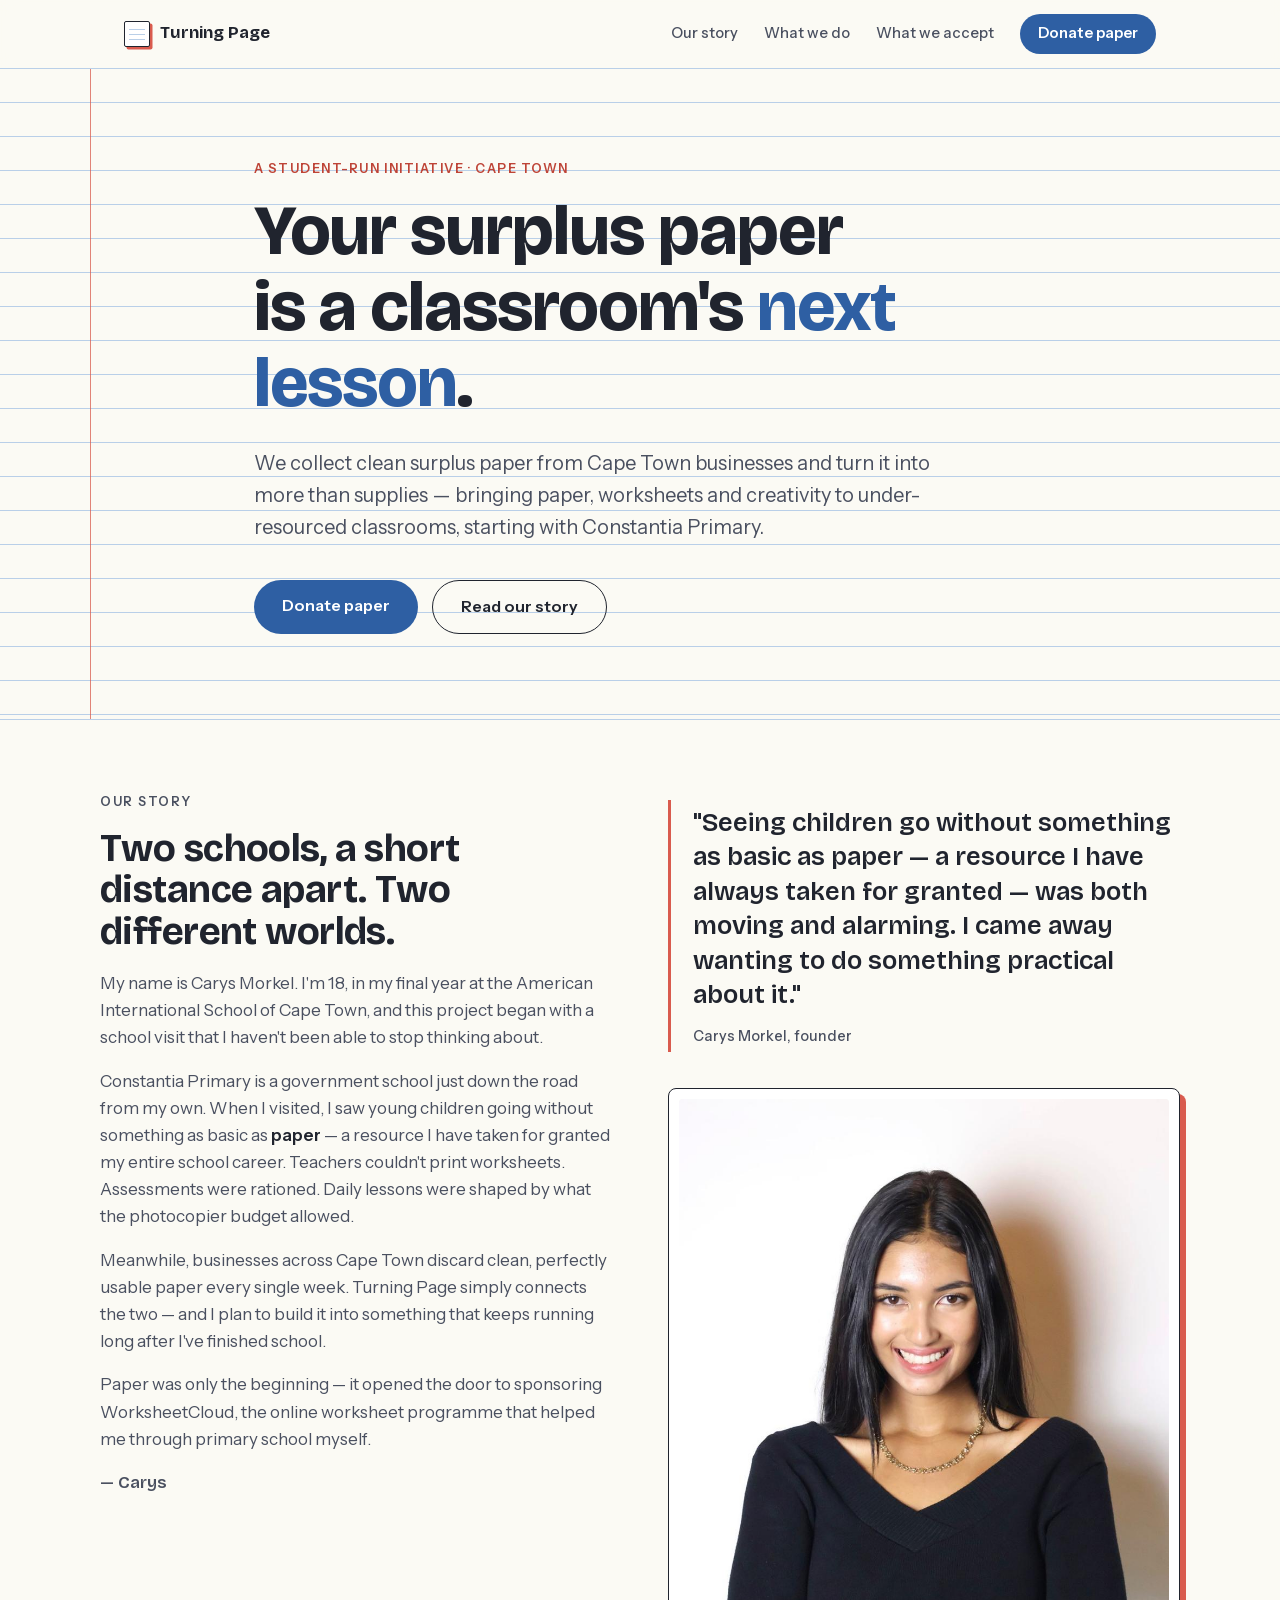
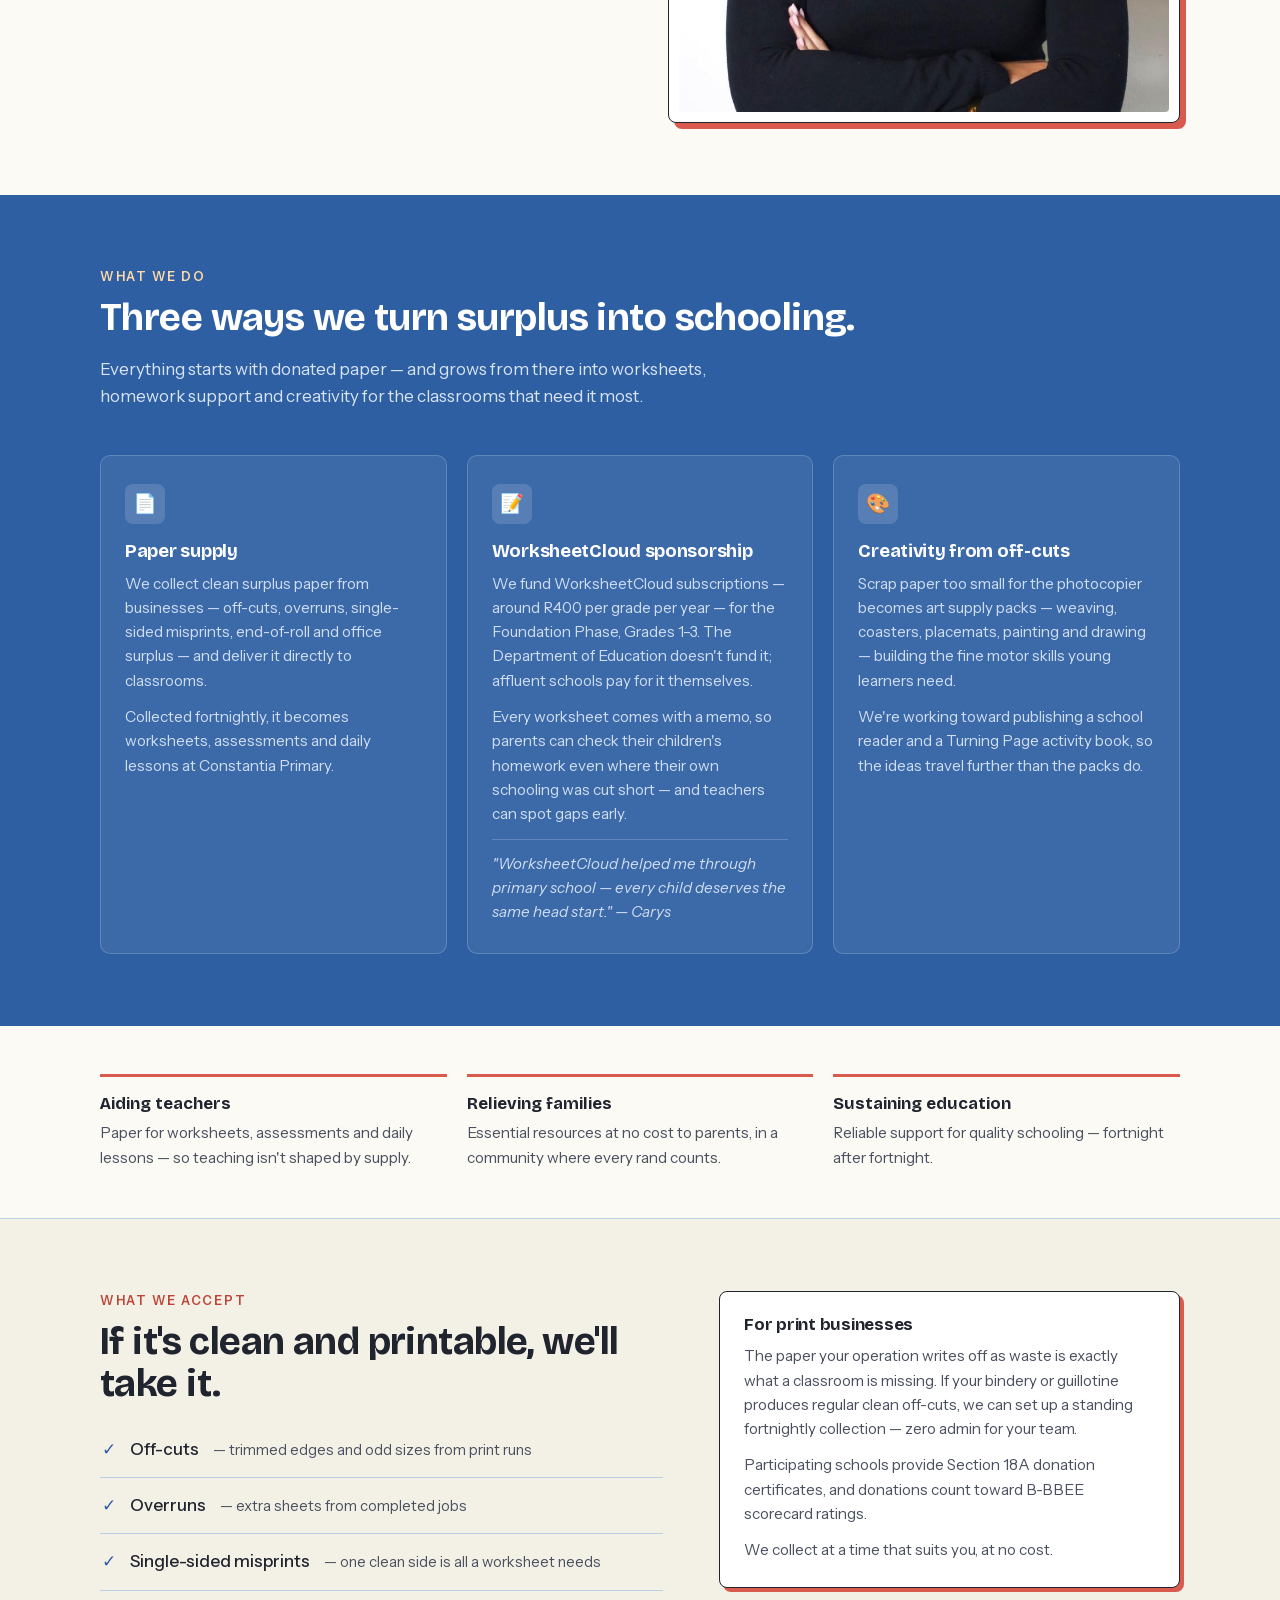
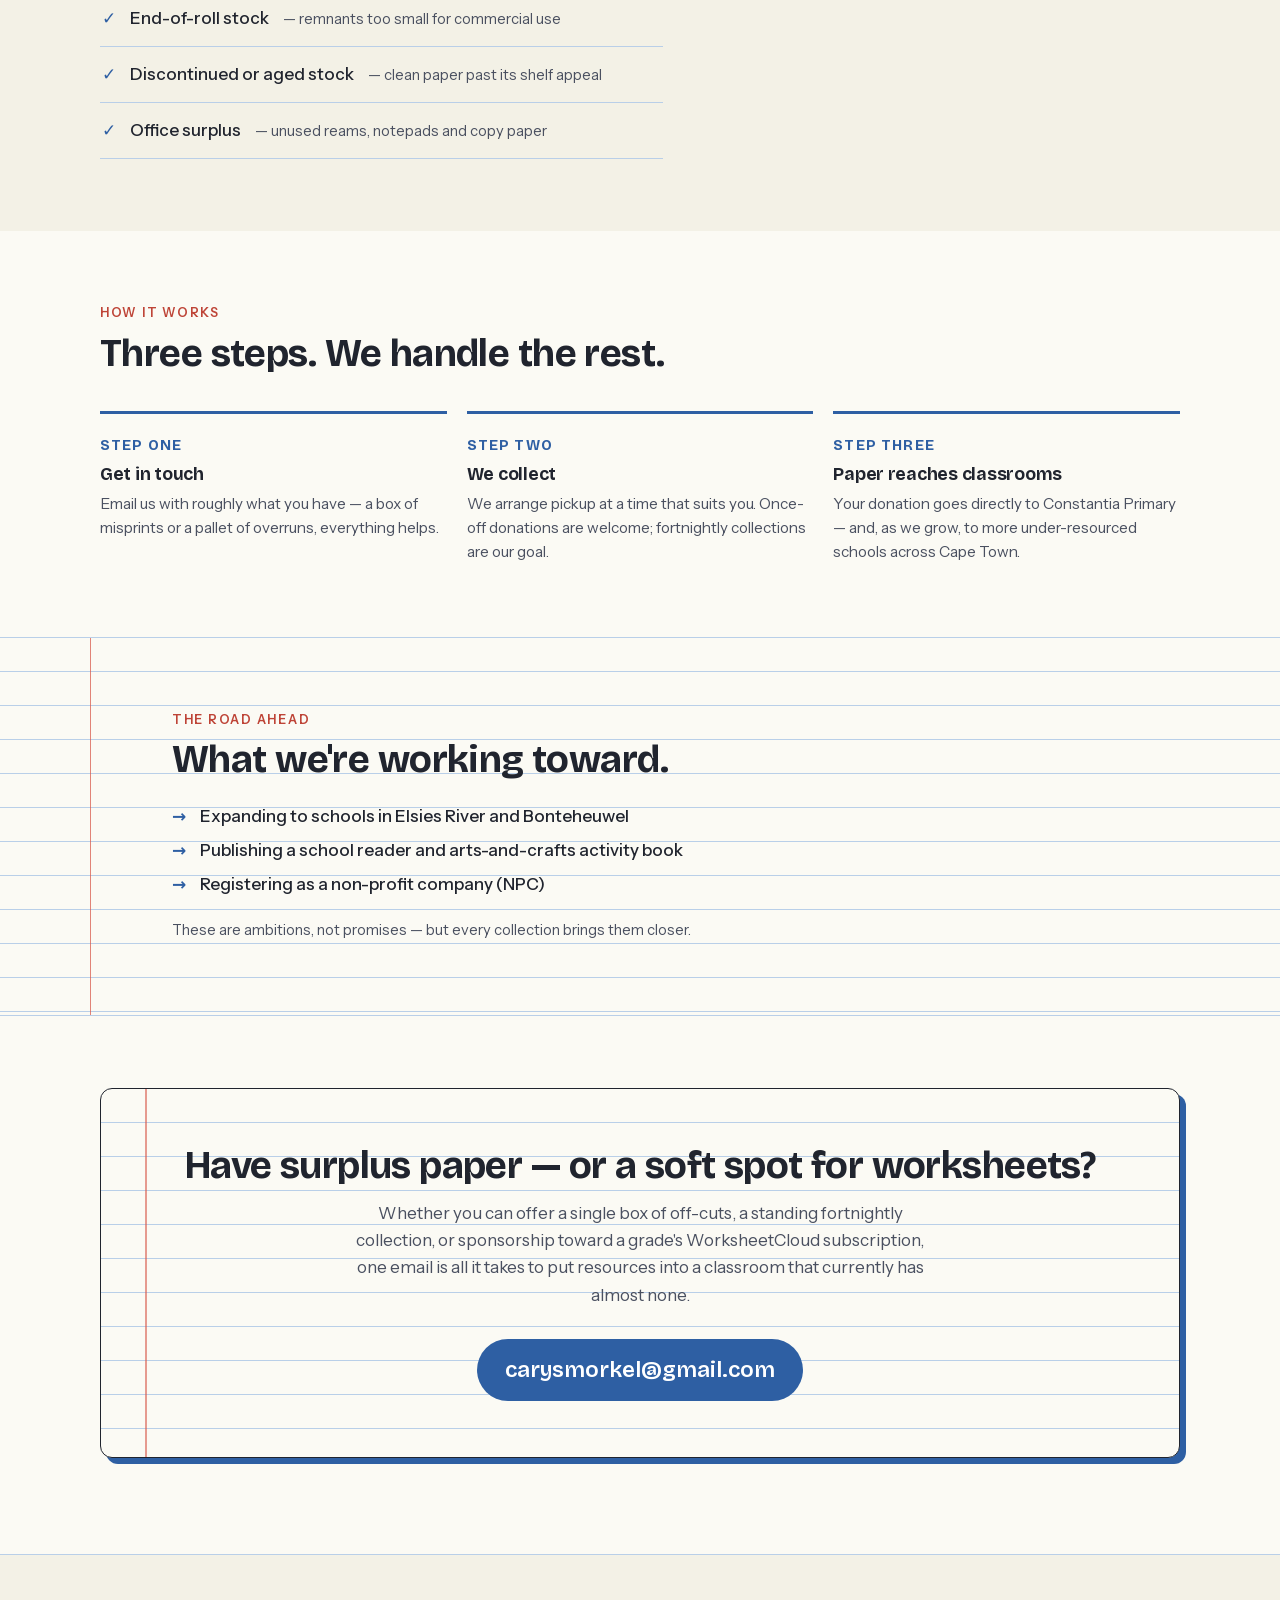
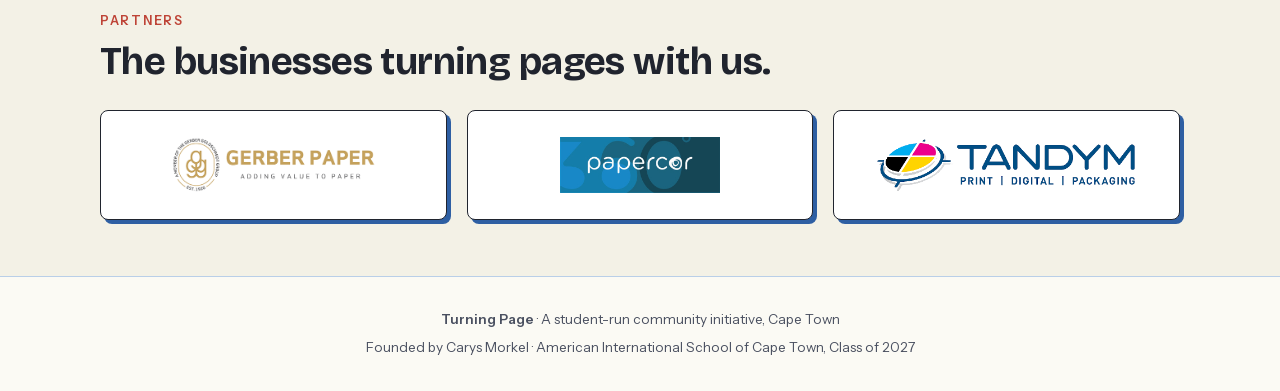
==== index.html @ 231a32da "Add Partners band with Gerber Paper, Papercor and Tandym logos" ====
<!DOCTYPE html>
<html lang="en">
<head>
<meta charset="UTF-8">
<meta name="viewport" content="width=device-width, initial-scale=1.0">
<title>Turning Page — Paper, worksheets and creativity for Cape Town classrooms</title>
<meta name="description" content="Student-run Cape Town initiative delivering surplus paper, WorksheetCloud sponsorships and creativity packs to under-resourced schools.">
<!-- NOTE: replace https://turningpage.co.za with the live domain after deploy — see README -->
<link rel="canonical" href="https://turningpage.co.za/">

<!-- Icons -->
<link rel="icon" type="image/svg+xml" href="assets/img/favicon.svg">
<link rel="apple-touch-icon" href="assets/img/apple-touch-icon.png">

<!-- Social sharing (NOTE: replace https://turningpage.co.za with the live domain after deploy — see README) -->
<meta property="og:type" content="website">
<meta property="og:site_name" content="Turning Page">
<meta property="og:title" content="Turning Page — Paper, worksheets and creativity for Cape Town classrooms">
<meta property="og:description" content="A student-run initiative redirecting clean surplus paper from businesses to under-resourced Cape Town schools, starting with Constantia Primary.">
<meta property="og:url" content="https://turningpage.co.za/">
<meta property="og:image" content="https://turningpage.co.za/assets/img/og.png">
<meta property="og:image:width" content="1200">
<meta property="og:image:height" content="630">
<meta name="twitter:card" content="summary_large_image">
<meta name="twitter:title" content="Turning Page — Paper, worksheets and creativity for Cape Town classrooms">
<meta name="twitter:description" content="A student-run initiative redirecting clean surplus paper from businesses to under-resourced Cape Town schools, starting with Constantia Primary.">
<meta name="twitter:image" content="https://turningpage.co.za/assets/img/og.png">

<link rel="preload" href="assets/fonts/bricolage-grotesque-latin.woff2" as="font" type="font/woff2" crossorigin>
<link rel="stylesheet" href="css/style.css">
<script type="application/ld+json">
{
  "@context": "https://schema.org",
  "@type": "Organization",
  "name": "Turning Page",
  "description": "A student-run community initiative delivering surplus paper, WorksheetCloud sponsorships and creativity packs to under-resourced Cape Town schools.",
  "founder": { "@type": "Person", "name": "Carys Morkel" },
  "foundingDate": "2026",
  "areaServed": { "@type": "City", "name": "Cape Town" },
  "email": "carysmorkel@gmail.com",
  "url": "https://turningpage.co.za/",
  "logo": "https://turningpage.co.za/assets/img/apple-touch-icon.png"
}
</script>
</head>
<body>

<a class="skip-link" href="#main">Skip to content</a>

<!-- SECTION: nav -->
<nav aria-label="Main">
  <div class="nav-inner">
    <a class="logo" href="#top"><span class="logo-mark" aria-hidden="true"></span>Turning Page</a>
    <div class="nav-links">
      <a href="#story">Our story</a>
      <a href="#programmes">What we do</a>
      <a href="#accept">What we accept</a>
      <a href="#contact" class="nav-cta">Donate paper</a>
    </div>
  </div>
</nav>

<!-- SECTION: hero -->
<header class="hero" id="top">
  <div class="hero-inner">
    <span class="hero-eyebrow">A student-run initiative · Cape Town</span>
    <h1>Your surplus paper is a classroom's <em>next lesson</em>.</h1>
    <p class="lede">We collect clean surplus paper from Cape Town businesses and turn it into more than supplies — bringing paper, worksheets and creativity to under-resourced classrooms, starting with Constantia Primary.</p>
    <div class="hero-actions">
      <a class="btn btn-primary" href="#contact">Donate paper</a>
      <a class="btn btn-ghost" href="#story">Read our story</a>
    </div>
  </div>
</header>

<main id="main">

<!-- SECTION: story -->
<section class="story" id="story">
  <div class="wrap story-grid">
    <div class="reveal">
      <p class="eyebrow">Our story</p>
      <h2>Two schools, a short distance apart. Two different worlds.</h2>
      <p>My name is Carys Morkel. I'm 18, in my final year at the American International School of Cape Town, and this project began with a school visit that I haven't been able to stop thinking about.</p>
      <p>Constantia Primary is a government school just down the road from my own. When I visited, I saw young children going without something as basic as <strong>paper</strong> — a resource I have taken for granted my entire school career. Teachers couldn't print worksheets. Assessments were rationed. Daily lessons were shaped by what the photocopier budget allowed.</p>
      <p>Meanwhile, businesses across Cape Town discard clean, perfectly usable paper every single week. Turning Page simply connects the two — and I plan to build it into something that keeps running long after I've finished school.</p>
      <p>Paper was only the beginning — it opened the door to sponsoring WorksheetCloud, the online worksheet programme that helped me through primary school myself.</p>
      <p class="story-sign">— Carys</p>
    </div>
    <div class="reveal">
      <blockquote class="pullquote">
        "Seeing children go without something as basic as paper — a resource I have always taken for granted — was both moving and alarming. I came away wanting to do something practical about it."
        <small>Carys Morkel, founder</small>
      </blockquote>
      <!-- PHOTO SLOT: replace assets/img/story.jpg to change this photo -->
      <figure class="photo-slot photo-portrait reveal">
        <div class="photo-frame">
          <img src="assets/img/story.jpg" alt="Carys Morkel, founder of Turning Page" width="904" height="1280">
          <div class="photo-fallback"><span class="logo-mark" aria-hidden="true"></span><span>Photo coming soon</span></div>
        </div>
      </figure>
    </div>
  </div>
</section>

<!-- SECTION: programmes (What we do) -->
<section class="programmes" id="programmes">
  <div class="wrap">
    <p class="eyebrow reveal">What we do</p>
    <h2 class="reveal">Three ways we turn surplus into schooling.</h2>
    <p class="programmes-intro reveal">Everything starts with donated paper — and grows from there into worksheets, homework support and creativity for the classrooms that need it most.</p>
    <div class="programmes-grid">
      <div class="programme-card reveal">
        <div class="icon" aria-hidden="true">📄</div>
        <h3>Paper supply</h3>
        <p>We collect clean surplus paper from businesses — off-cuts, overruns, single-sided misprints, end-of-roll and office surplus — and deliver it directly to classrooms.</p>
        <p>Collected fortnightly, it becomes worksheets, assessments and daily lessons at Constantia Primary.</p>
      </div>
      <div class="programme-card reveal">
        <div class="icon" aria-hidden="true">📝</div>
        <h3>WorksheetCloud sponsorship</h3>
        <p>We fund WorksheetCloud subscriptions — around R400 per grade per year — for the Foundation Phase, Grades 1–3. The Department of Education doesn't fund it; affluent schools pay for it themselves.</p>
        <p>Every worksheet comes with a memo, so parents can check their children's homework even where their own schooling was cut short — and teachers can spot gaps early.</p>
        <p class="programme-quote">"WorksheetCloud helped me through primary school — every child deserves the same head start." — Carys</p>
      </div>
      <div class="programme-card reveal">
        <div class="icon" aria-hidden="true">🎨</div>
        <h3>Creativity from off-cuts</h3>
        <p>Scrap paper too small for the photocopier becomes art supply packs — weaving, coasters, placemats, painting and drawing — building the fine motor skills young learners need.</p>
        <p>We're working toward publishing a school reader and a Turning Page activity book, so the ideas travel further than the packs do.</p>
      </div>
    </div>
  </div>
</section>

<!-- SECTION: impact strip -->
<section class="impact-strip" id="impact" aria-label="Impact">
  <div class="wrap">
    <ul class="impact-points">
      <li class="reveal"><strong>Aiding teachers</strong> Paper for worksheets, assessments and daily lessons — so teaching isn't shaped by supply.</li>
      <li class="reveal"><strong>Relieving families</strong> Essential resources at no cost to parents, in a community where every rand counts.</li>
      <li class="reveal"><strong>Sustaining education</strong> Reliable support for quality schooling — fortnight after fortnight.</li>
    </ul>
  </div>
</section>

<!-- SECTION: accept (What we accept) -->
<section class="accept" id="accept">
  <div class="wrap accept-grid">
    <div class="reveal">
      <p class="eyebrow">What we accept</p>
      <h2>If it's clean and printable, we'll take it.</h2>
      <ul class="accept-list">
        <li>Off-cuts <span>— trimmed edges and odd sizes from print runs</span></li>
        <li>Overruns <span>— extra sheets from completed jobs</span></li>
        <li>Single-sided misprints <span>— one clean side is all a worksheet needs</span></li>
        <li>End-of-roll stock <span>— remnants too small for commercial use</span></li>
        <li>Discontinued or aged stock <span>— clean paper past its shelf appeal</span></li>
        <li>Office surplus <span>— unused reams, notepads and copy paper</span></li>
      </ul>
    </div>
    <div class="reveal">
      <div class="accept-note">
        <h3>For print businesses</h3>
        <p>The paper your operation writes off as waste is exactly what a classroom is missing. If your bindery or guillotine produces regular clean off-cuts, we can set up a standing fortnightly collection — zero admin for your team.</p>
        <p>Participating schools provide Section 18A donation certificates, and donations count toward B-BBEE scorecard ratings.</p>
        <p>We collect at a time that suits you, at no cost.</p>
      </div>
    </div>
  </div>
</section>

<!-- SECTION: how it works -->
<section class="how">
  <div class="wrap">
    <p class="eyebrow reveal">How it works</p>
    <h2 class="reveal">Three steps. We handle the rest.</h2>
    <div class="steps">
      <div class="step reveal">
        <div class="step-num">Step one</div>
        <h3>Get in touch</h3>
        <p>Email us with roughly what you have — a box of misprints or a pallet of overruns, everything helps.</p>
      </div>
      <div class="step reveal">
        <div class="step-num">Step two</div>
        <h3>We collect</h3>
        <p>We arrange pickup at a time that suits you. Once-off donations are welcome; fortnightly collections are our goal.</p>
      </div>
      <div class="step reveal">
        <div class="step-num">Step three</div>
        <h3>Paper reaches classrooms</h3>
        <p>Your donation goes directly to Constantia Primary — and, as we grow, to more under-resourced schools across Cape Town.</p>
      </div>
    </div>
  </div>
</section>

<!-- SECTION: road ahead -->
<section class="road" id="road">
  <div class="wrap">
    <p class="eyebrow reveal">The road ahead</p>
    <h2 class="reveal">What we're working toward.</h2>
    <ul class="road-list reveal">
      <li>Expanding to schools in Elsies River and Bonteheuwel</li>
      <li>Publishing a school reader and arts-and-crafts activity book</li>
      <li>Registering as a non-profit company (NPC)</li>
    </ul>
    <p class="road-note reveal">These are ambitions, not promises — but every collection brings them closer.</p>
  </div>
</section>

<!-- SECTION: contact -->
<section class="contact" id="contact">
  <div class="wrap">
    <div class="contact-card reveal">
      <h2>Have surplus paper — or a soft spot for worksheets?</h2>
      <p>Whether you can offer a single box of off-cuts, a standing fortnightly collection, or sponsorship toward a grade's WorksheetCloud subscription, one email is all it takes to put resources into a classroom that currently has almost none.</p>
      <a class="btn btn-primary contact-email" href="mailto:carysmorkel@gmail.com?subject=Paper%20donation%20%E2%80%94%20Turning%20Page">carysmorkel@gmail.com</a>
    </div>
  </div>
</section>

<!-- SECTION: partners -->
<section class="partners" aria-label="Partners">
  <div class="wrap">
    <p class="eyebrow reveal">Partners</p>
    <h2 class="reveal">The businesses turning pages with us.</h2>
    <div class="partners-row">
      <div class="partner-tile reveal"><img src="assets/img/gerber-paper-logo.png" alt="Gerber Paper" width="500" height="137"></div>
      <div class="partner-tile reveal"><img src="assets/img/papercor-logo.jpg" alt="Papercor" width="567" height="199"></div>
      <div class="partner-tile reveal"><img src="assets/img/tandym-logo.png" alt="Tandym Print" width="472" height="100"></div>
    </div>
  </div>
</section>

</main>

<!-- SECTION: footer -->
<footer>
  <div class="foot-line"><strong>Turning Page</strong> · A student-run community initiative, Cape Town</div>
  <div>Founded by Carys Morkel · American International School of Cape Town, Class of 2027</div>
</footer>

<script src="js/main.js"></script>

<!-- Cloudflare Web Analytics (privacy-friendly, no cookie banner needed).
     After signing up, paste your token over PASTE-TOKEN-HERE and remove this
     comment wrapper — see README "Visitor stats".
<script defer src="https://static.cloudflareinsights.com/beacon.min.js" data-cf-beacon='{"token": "PASTE-TOKEN-HERE"}'></script>
-->
</body>
</html>
---- css/style.css ----
/* ---------- Self-hosted fonts (latin subsets, variable) ---------- */
@font-face{
  font-family:'Bricolage Grotesque';
  font-style:normal;
  font-weight:300 800;
  font-display:swap;
  src:url('../assets/fonts/bricolage-grotesque-latin.woff2') format('woff2');
  unicode-range:U+0000-00FF,U+0131,U+0152-0153,U+02BB-02BC,U+02C6,U+02DA,U+02DC,U+0304,U+0308,U+0329,U+2000-206F,U+20AC,U+2122,U+2191,U+2193,U+2212,U+2215,U+FEFF,U+FFFD;
}
@font-face{
  font-family:'Instrument Sans';
  font-style:normal;
  font-weight:400 600;
  font-display:swap;
  src:url('../assets/fonts/instrument-sans-latin.woff2') format('woff2');
  unicode-range:U+0000-00FF,U+0131,U+0152-0153,U+02BB-02BC,U+02C6,U+02DA,U+02DC,U+0304,U+0308,U+0329,U+2000-206F,U+20AC,U+2122,U+2191,U+2193,U+2212,U+2215,U+FEFF,U+FFFD;
}
@font-face{
  font-family:'Instrument Sans';
  font-style:italic;
  font-weight:400;
  font-display:swap;
  src:url('../assets/fonts/instrument-sans-italic-latin.woff2') format('woff2');
  unicode-range:U+0000-00FF,U+0131,U+0152-0153,U+02BB-02BC,U+02C6,U+02DA,U+02DC,U+0304,U+0308,U+0329,U+2000-206F,U+20AC,U+2122,U+2191,U+2193,U+2212,U+2215,U+FEFF,U+FFFD;
}

:root{
  --paper:#FBFAF4;
  --paper-deep:#F3F1E6;
  --ink:#20242E;
  --ink-soft:#4A5060;
  --rule-blue:#B9CFE8;
  --margin-red:#D95B4E;
  --margin-red-text:#BE4437; /* darker variant for small text — AA on --paper and --paper-deep */
  --school-blue:#2E5FA3;
  --school-blue-deep:#1F4478;
  --line-gap:34px;
}
*{margin:0;padding:0;box-sizing:border-box}
.skip-link{
  position:absolute;left:-9999px;top:0;z-index:100;
  background:var(--ink);color:var(--paper);font-weight:600;
  padding:10px 18px;border-radius:0 0 8px 0;text-decoration:none;
}
.skip-link:focus{left:0}
html{scroll-behavior:smooth;scroll-padding-top:70px}
body{
  font-family:'Instrument Sans',system-ui,sans-serif;
  background:var(--paper);
  color:var(--ink);
  line-height:1.6;
  font-size:17px;
}
h1,h2,h3{font-family:'Bricolage Grotesque',sans-serif;line-height:1.08;letter-spacing:-0.015em}
a{color:var(--school-blue)}
img{max-width:100%;display:block}

/* ---------- Nav ---------- */
nav{
  position:sticky;top:0;z-index:50;
  background:rgba(251,250,244,0.92);
  backdrop-filter:blur(8px);
  border-bottom:1px solid var(--rule-blue);
}
.nav-inner{
  max-width:1080px;margin:0 auto;
  display:flex;align-items:center;justify-content:space-between;
  padding:14px 24px;
}
.logo{
  font-family:'Bricolage Grotesque',sans-serif;
  font-weight:700;font-size:1.05rem;color:var(--ink);
  text-decoration:none;display:flex;align-items:center;gap:10px;
}
.logo-mark{
  width:26px;height:26px;background:#fff;border:1.5px solid var(--ink);
  border-radius:2px;position:relative;flex-shrink:0;
  box-shadow:2.5px 2.5px 0 var(--margin-red);
}
.logo-mark::before{
  content:"";position:absolute;left:4px;right:4px;top:7px;height:1.5px;
  background:var(--rule-blue);box-shadow:0 5px 0 var(--rule-blue),0 10px 0 var(--rule-blue);
}
.nav-links{display:flex;gap:26px;align-items:center}
.nav-links a{
  text-decoration:none;color:var(--ink-soft);font-size:0.92rem;font-weight:500;
}
.nav-links a:hover{color:var(--ink)}
.nav-cta{
  background:var(--school-blue);color:#fff !important;
  padding:8px 18px;border-radius:999px;font-weight:600 !important;
  transition:background .15s ease;
}
.nav-cta:hover{background:var(--school-blue-deep)}
@media(max-width:680px){.nav-links a:not(.nav-cta){display:none}}

/* ---------- Hero: the exercise-book page ---------- */
.hero{
  position:relative;overflow:hidden;
  background:
    linear-gradient(var(--paper) 0,var(--paper) calc(var(--line-gap) - 1px),var(--rule-blue) calc(var(--line-gap) - 1px),var(--rule-blue) var(--line-gap));
  background-size:100% var(--line-gap);
  border-bottom:1px solid var(--rule-blue);
}
.hero::before{ /* red margin line */
  content:"";position:absolute;top:0;bottom:0;left:clamp(28px,7vw,110px);
  width:1.5px;background:var(--margin-red);opacity:.75;
}
.hero-inner{
  max-width:1080px;margin:0 auto;
  padding:calc(var(--line-gap)*2.5) 24px calc(var(--line-gap)*2.5) clamp(56px,12vw,160px);
}
.hero-eyebrow{
  display:inline-block;font-size:0.8rem;font-weight:600;letter-spacing:0.12em;
  text-transform:uppercase;color:var(--margin-red-text);margin-bottom:14px;
}
.hero h1{
  font-size:clamp(2.4rem,6vw,4.4rem);font-weight:750;max-width:15ch;
  margin-bottom:calc(var(--line-gap)*0.75);
}
.hero h1 em{font-style:normal;color:var(--school-blue)}
.hero p.lede{
  font-size:clamp(1.05rem,2vw,1.25rem);color:var(--ink-soft);max-width:52ch;
  margin-bottom:calc(var(--line-gap)*1.1);
}
.hero-actions{display:flex;gap:14px;flex-wrap:wrap}
.btn{
  display:inline-block;text-decoration:none;font-weight:600;font-size:1rem;
  padding:13px 28px;border-radius:999px;transition:all .15s ease;
}
.btn-primary{background:var(--school-blue);color:#fff}
.btn-primary:hover{background:var(--school-blue-deep);transform:translateY(-1px)}
.btn-ghost{border:1.5px solid var(--ink);color:var(--ink)}
.btn-ghost:hover{background:var(--ink);color:var(--paper)}

/* ---------- Section scaffolding ---------- */
section{padding:72px 24px}
.wrap{max-width:1080px;margin:0 auto}
.eyebrow{
  font-size:0.78rem;font-weight:600;letter-spacing:0.14em;text-transform:uppercase;
  color:var(--margin-red-text);margin-bottom:10px;
}
h2{font-size:clamp(1.7rem,3.5vw,2.4rem);font-weight:700;margin-bottom:18px}

/* ---------- Story ---------- */
.story{background:var(--paper)}
.story-grid{display:grid;grid-template-columns:1fr 1fr;gap:56px;align-items:start}
@media(max-width:820px){.story-grid{grid-template-columns:1fr}}
.story p{margin-bottom:16px;color:var(--ink-soft)}
.story p strong{color:var(--ink)}
.story-sign{
  font-family:'Bricolage Grotesque',sans-serif;font-weight:600;
  color:var(--ink);margin-top:8px;
}
.pullquote{
  border-left:3px solid var(--margin-red);
  padding:6px 0 6px 22px;margin:8px 0 0;
  font-family:'Bricolage Grotesque',sans-serif;
  font-size:clamp(1.25rem,2.4vw,1.6rem);font-weight:600;line-height:1.35;
  color:var(--ink);
}
.pullquote small{
  display:block;margin-top:14px;font-family:'Instrument Sans',sans-serif;
  font-size:0.9rem;font-weight:500;color:var(--ink-soft);
}

/* ---------- Collected-so-far tally band (rendered by js/main.js when KG_COLLECTED is set) ---------- */
.tally{
  background:var(--paper-deep);
  border-top:1px solid var(--rule-blue);
  border-bottom:1px solid var(--rule-blue);
  padding:44px 24px;text-align:center;
}
.tally-num{
  font-family:'Bricolage Grotesque',sans-serif;font-weight:750;
  font-size:clamp(2.6rem,6vw,4rem);line-height:1.05;color:var(--school-blue);
  font-variant-numeric:tabular-nums;
}
.tally-label{
  margin-top:6px;font-size:0.95rem;font-weight:500;color:var(--ink-soft);
  letter-spacing:0.02em;
}

/* ---------- What we do (programmes) ---------- */
.programmes{background:var(--school-blue);color:#fff}
.programmes .eyebrow{color:#FFD9A8}
.programmes h2{color:#fff}
.programmes-intro{max-width:60ch;color:#D8E4F5;margin-bottom:44px}
.programmes-grid{display:grid;grid-template-columns:repeat(3,1fr);gap:20px}
@media(max-width:820px){.programmes-grid{grid-template-columns:1fr}}
.programme-card{
  background:rgba(255,255,255,0.07);
  border:1px solid rgba(255,255,255,0.18);
  border-radius:10px;padding:28px 24px;
  display:flex;flex-direction:column;
}
.programme-card h3{font-size:1.15rem;margin-bottom:10px;color:#fff}
.programme-card p{font-size:0.95rem;color:#CFDDF2;margin-bottom:12px}
.programme-card p:last-child{margin-bottom:0}
.programme-card .icon{
  width:40px;height:40px;border-radius:8px;margin-bottom:18px;
  background:rgba(255,255,255,0.14);display:flex;align-items:center;justify-content:center;
  font-size:1.2rem;
}
.programme-quote{
  margin-top:auto;padding:12px 0 0;
  border-top:1px solid rgba(255,255,255,0.18);
  font-size:0.92rem;font-style:italic;color:#FFE6C4;
}

/* ---------- Photo slots ---------- */
.photo-slot{
  background:#fff;border:1.5px solid var(--ink);border-radius:8px;
  padding:10px;margin:0;
}
.photo-slot .photo-frame{
  position:relative;overflow:hidden;border-radius:4px;
  background:
    linear-gradient(var(--paper) 0,var(--paper) calc(var(--line-gap)/2 - 1px),var(--rule-blue) calc(var(--line-gap)/2 - 1px),var(--rule-blue) calc(var(--line-gap)/2));
  background-size:100% calc(var(--line-gap)/2);
  background-color:var(--paper);
  display:flex;align-items:center;justify-content:center;
}
.photo-slot .photo-frame::before{
  content:"";position:absolute;top:0;bottom:0;left:14%;
  width:1.5px;background:var(--margin-red);opacity:.5;
}
.photo-slot img{display:none;position:absolute;inset:0;width:100%;height:100%;object-fit:cover}
.photo-slot.has-photo img{display:block}
.photo-slot .photo-fallback{
  position:relative;text-align:center;padding:16px;
  display:flex;flex-direction:column;align-items:center;gap:10px;
}
.photo-slot.has-photo .photo-fallback{display:none}
.photo-slot .photo-fallback .logo-mark{width:30px;height:30px}
.photo-slot .photo-fallback span{
  font-size:0.82rem;font-weight:600;letter-spacing:0.08em;
  text-transform:uppercase;color:var(--ink-soft);
}
.photo-portrait{box-shadow:6px 6px 0 var(--margin-red);margin-top:36px}
.photo-portrait .photo-frame{aspect-ratio:4/5}

/* ---------- Impact strip ---------- */
.impact-strip{
  background:var(--paper);
  border-bottom:1px solid var(--rule-blue);
  padding:48px 24px;
}
.impact-points{
  display:grid;grid-template-columns:repeat(3,1fr);gap:20px;
  list-style:none;
}
@media(max-width:820px){.impact-points{grid-template-columns:1fr}}
.impact-points li{
  border-top:3px solid var(--margin-red);
  padding-top:14px;font-size:0.95rem;color:var(--ink-soft);
}
.impact-points li strong{
  display:block;font-family:'Bricolage Grotesque',sans-serif;
  font-size:1.05rem;color:var(--ink);margin-bottom:4px;
}

/* ---------- What we accept ---------- */
.accept{background:var(--paper-deep)}
.accept-grid{display:grid;grid-template-columns:1.1fr 0.9fr;gap:56px;align-items:start}
@media(max-width:820px){.accept-grid{grid-template-columns:1fr}}
.accept-list{list-style:none;display:grid;gap:0}
.accept-list li{
  padding:14px 2px;border-bottom:1px solid var(--rule-blue);
  display:flex;gap:14px;align-items:baseline;color:var(--ink);
  font-weight:500;
}
.accept-list li::before{content:"✓";color:var(--school-blue);font-weight:700}
.accept-list li span{font-weight:400;color:var(--ink-soft);font-size:0.92rem}
.accept-note{
  background:#fff;border:1.5px solid var(--ink);border-radius:8px;
  box-shadow:4px 4px 0 var(--margin-red);
  padding:24px;
}
.accept-note h3{font-size:1.05rem;margin-bottom:10px}
.accept-note p{font-size:0.95rem;color:var(--ink-soft);margin-bottom:12px}
.accept-note p:last-child{margin-bottom:0}

/* ---------- How it works ---------- */
.how{background:var(--paper)}
.steps{display:grid;grid-template-columns:repeat(3,1fr);gap:20px;margin-top:36px}
@media(max-width:820px){.steps{grid-template-columns:1fr}}
.step{
  border-top:3px solid var(--school-blue);
  padding-top:20px;
}
.step-num{
  font-family:'Bricolage Grotesque',sans-serif;font-weight:700;
  color:var(--school-blue);font-size:0.9rem;letter-spacing:0.08em;
  text-transform:uppercase;margin-bottom:8px;
}
.step h3{font-size:1.1rem;margin-bottom:8px}
.step p{font-size:0.95rem;color:var(--ink-soft)}

/* ---------- The road ahead ---------- */
.road{
  position:relative;overflow:hidden;
  background:
    linear-gradient(var(--paper) 0,var(--paper) calc(var(--line-gap) - 1px),var(--rule-blue) calc(var(--line-gap) - 1px),var(--rule-blue) var(--line-gap));
  background-size:100% var(--line-gap);
  background-color:var(--paper);
  border-top:1px solid var(--rule-blue);
  border-bottom:1px solid var(--rule-blue);
}
.road::before{
  content:"";position:absolute;top:0;bottom:0;left:clamp(28px,7vw,110px);
  width:1.5px;background:var(--margin-red);opacity:.75;
}
.road .wrap{
  padding-left:clamp(32px,6vw,72px);
}
.road-list{
  list-style:none;max-width:56ch;
}
.road-list li{
  display:flex;gap:14px;align-items:baseline;
  min-height:var(--line-gap);line-height:var(--line-gap);
  color:var(--ink);font-weight:500;
}
.road-list li::before{content:"→";color:var(--school-blue);font-weight:700;flex-shrink:0}
.road-note{margin-top:18px;font-size:0.92rem;color:var(--ink-soft);max-width:52ch}

/* ---------- Contact ---------- */
.contact{background:var(--paper);padding-bottom:96px}
.contact-card{
  background:
    linear-gradient(var(--paper) 0,var(--paper) calc(var(--line-gap) - 1px),var(--rule-blue) calc(var(--line-gap) - 1px),var(--rule-blue) var(--line-gap));
  background-size:100% var(--line-gap);
  background-color:var(--paper);
  border:1.5px solid var(--ink);border-radius:12px;
  box-shadow:6px 6px 0 var(--school-blue);
  padding:56px clamp(28px,6vw,72px);
  position:relative;overflow:hidden;
  text-align:center;
}
.contact-card::before{
  content:"";position:absolute;top:0;bottom:0;left:clamp(20px,4vw,44px);
  width:1.5px;background:var(--margin-red);opacity:.6;
}
.contact-card h2{margin-bottom:14px}
.contact-card p{max-width:54ch;margin:0 auto 30px;color:var(--ink-soft)}
.contact-email{
  font-family:'Bricolage Grotesque',sans-serif;font-weight:600;
  font-size:clamp(1.05rem,2.4vw,1.4rem);
  max-width:100%;overflow-wrap:anywhere;
}
@media(max-width:420px){
  .contact-email{font-size:0.98rem;padding:13px 16px}
}

/* ---------- Partners ---------- */
.partners{
  background:var(--paper-deep);
  border-top:1px solid var(--rule-blue);
  padding:56px 24px;
}
.partners-row{
  display:grid;grid-template-columns:repeat(3,1fr);gap:20px;margin-top:28px;
}
@media(max-width:680px){.partners-row{grid-template-columns:1fr}}
.partner-tile{
  background:#fff;border:1.5px solid var(--ink);border-radius:8px;
  box-shadow:4px 4px 0 var(--school-blue);
  padding:24px 28px;display:flex;align-items:center;justify-content:center;
  min-height:110px;
}
.partner-tile img{max-height:56px;width:auto;max-width:100%}

/* ---------- Footer ---------- */
footer{
  border-top:1px solid var(--rule-blue);
  padding:32px 24px;text-align:center;
  font-size:0.85rem;color:var(--ink-soft);
}
footer .foot-line{margin-bottom:6px}

/* ---------- Motion ---------- */
.reveal{opacity:0;transform:translateY(14px);transition:opacity .6s ease,transform .6s ease}
.reveal.in{opacity:1;transform:none}
@media(prefers-reduced-motion:reduce){
  .reveal{opacity:1;transform:none;transition:none}
  html{scroll-behavior:auto}
}
:focus-visible{outline:2.5px solid var(--margin-red);outline-offset:3px;border-radius:4px}
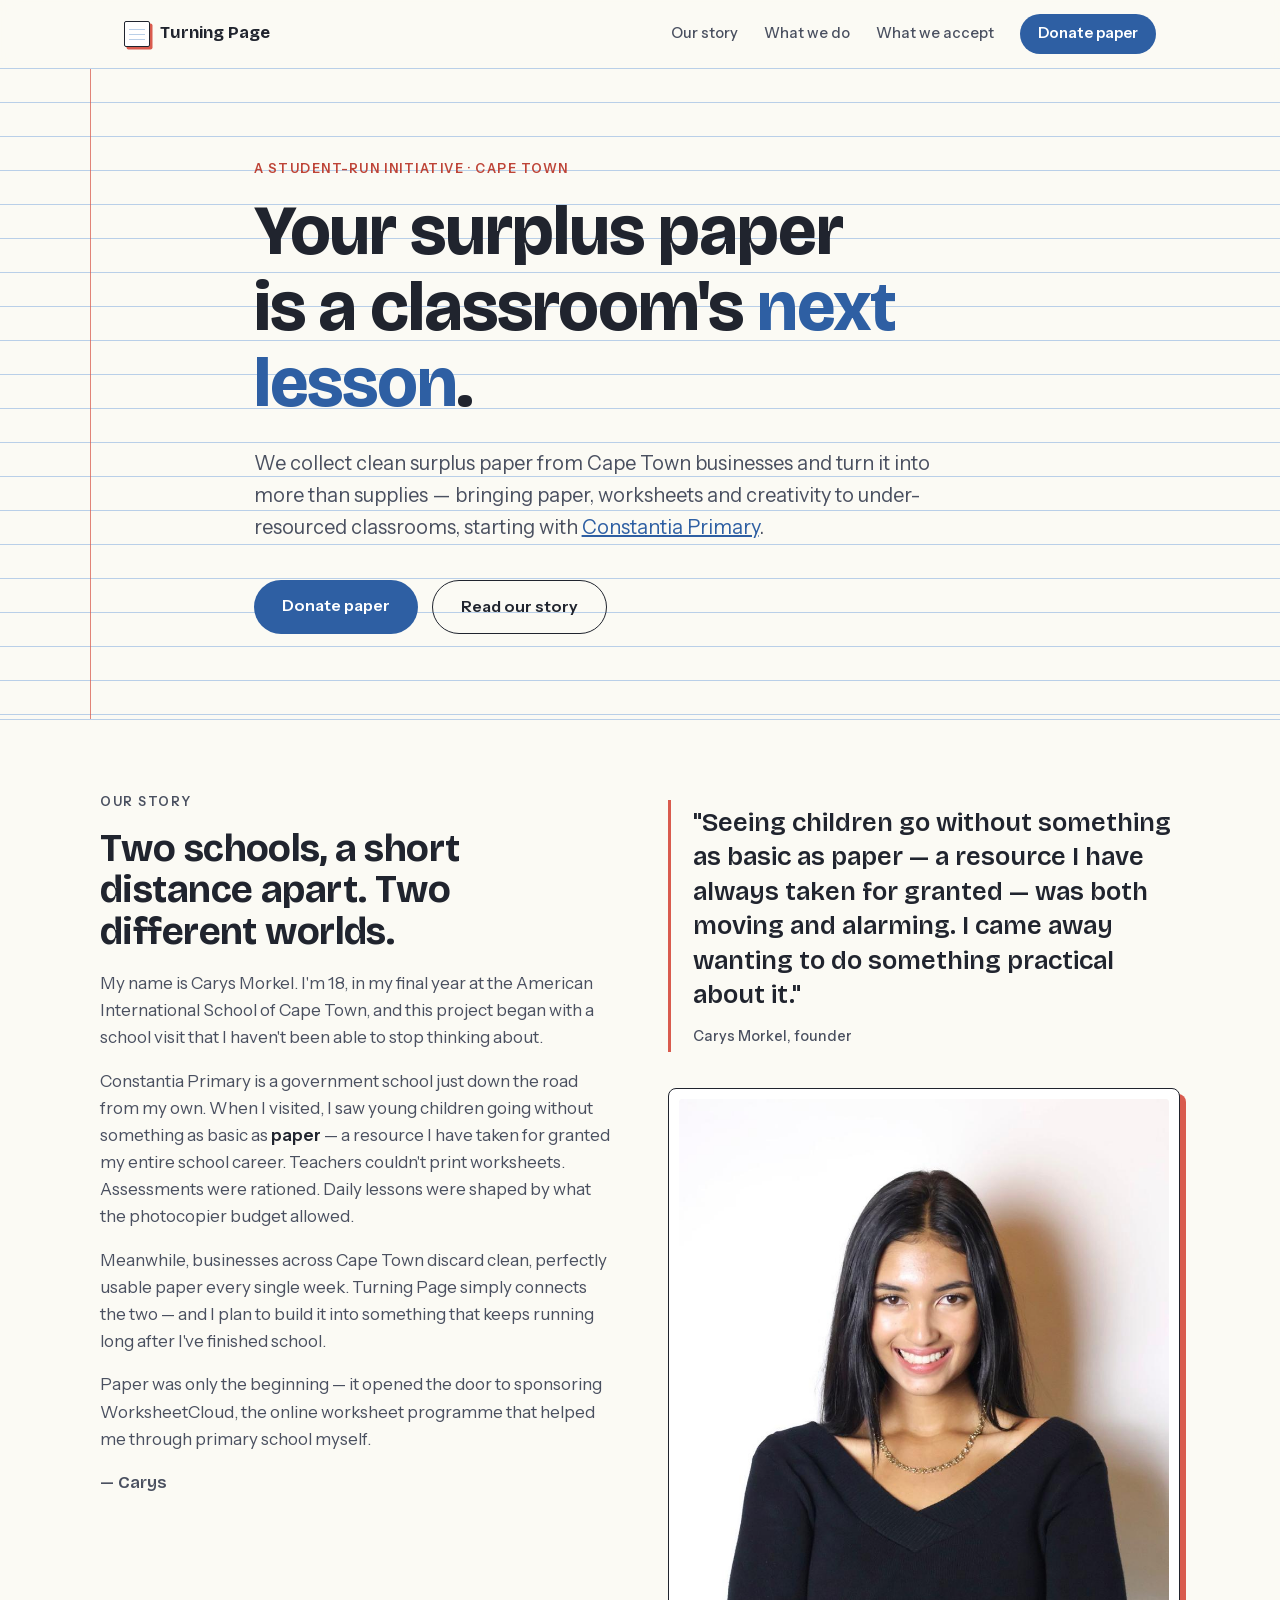
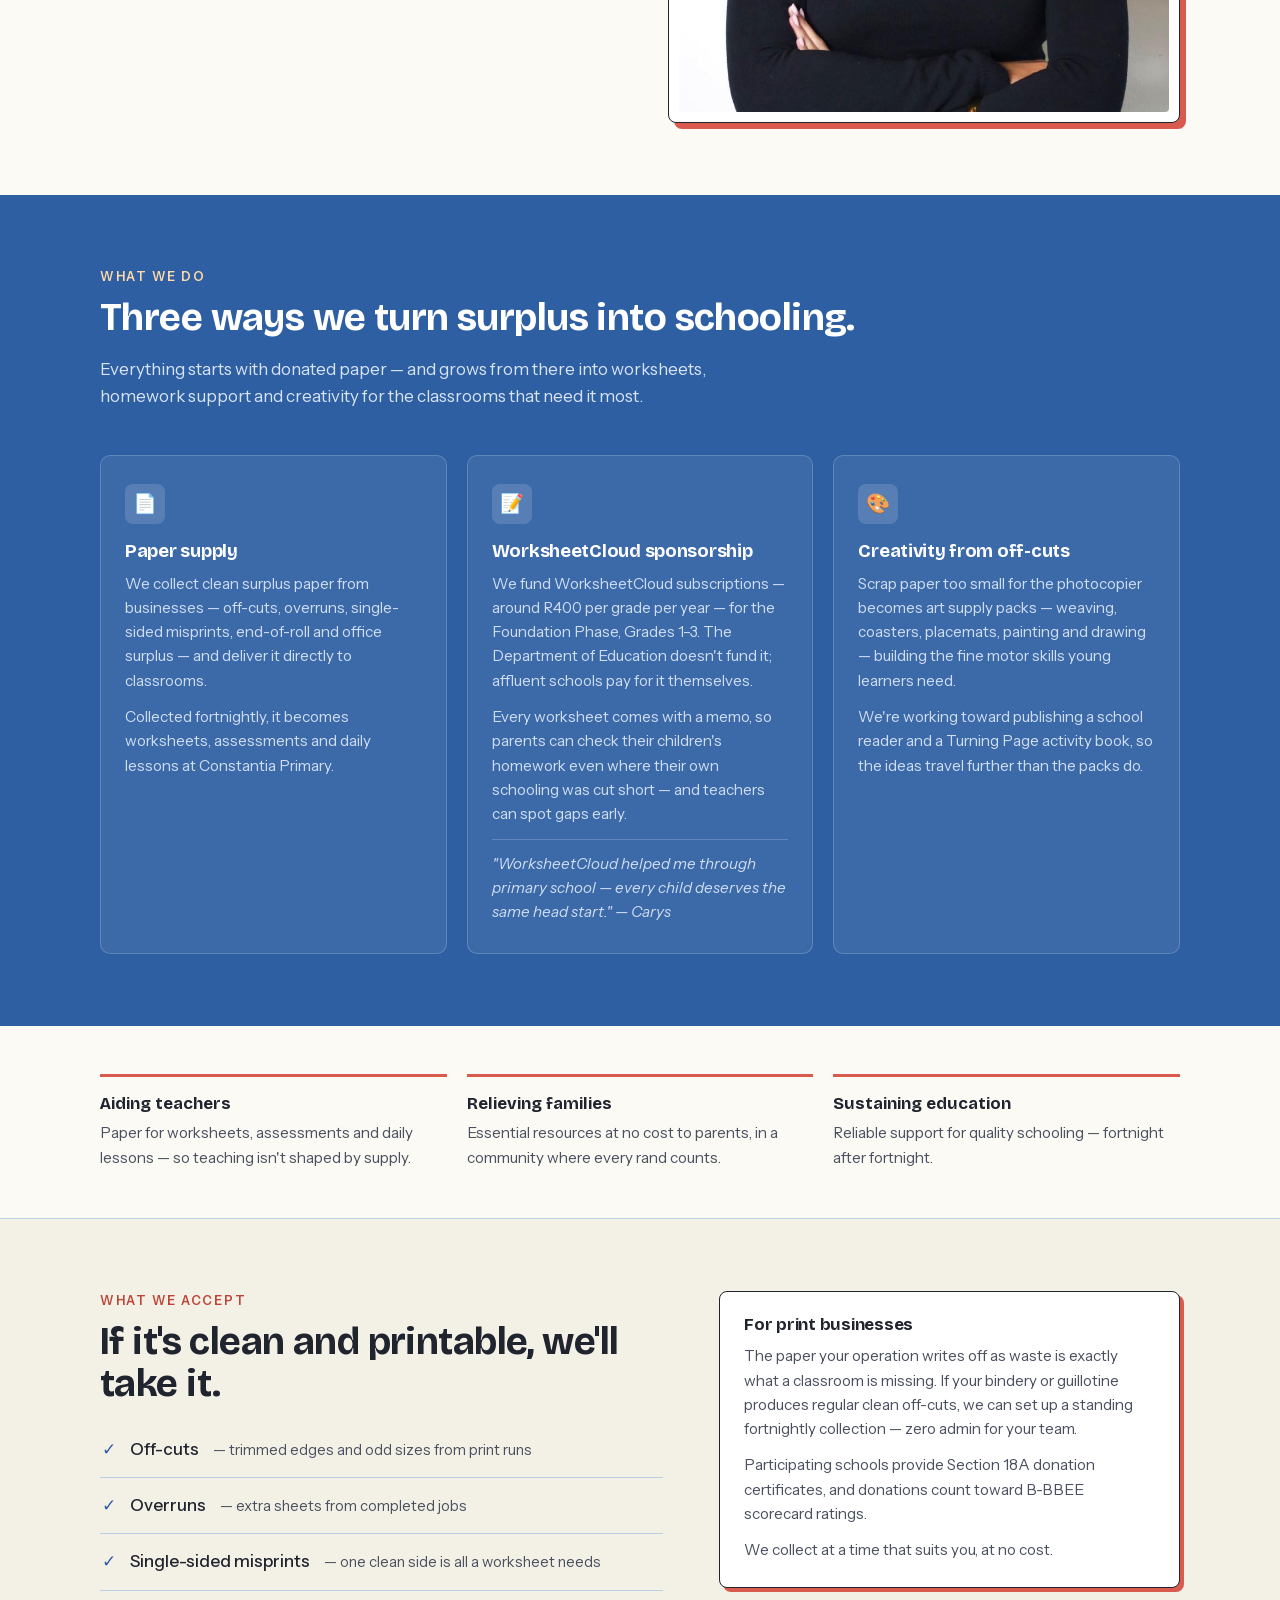
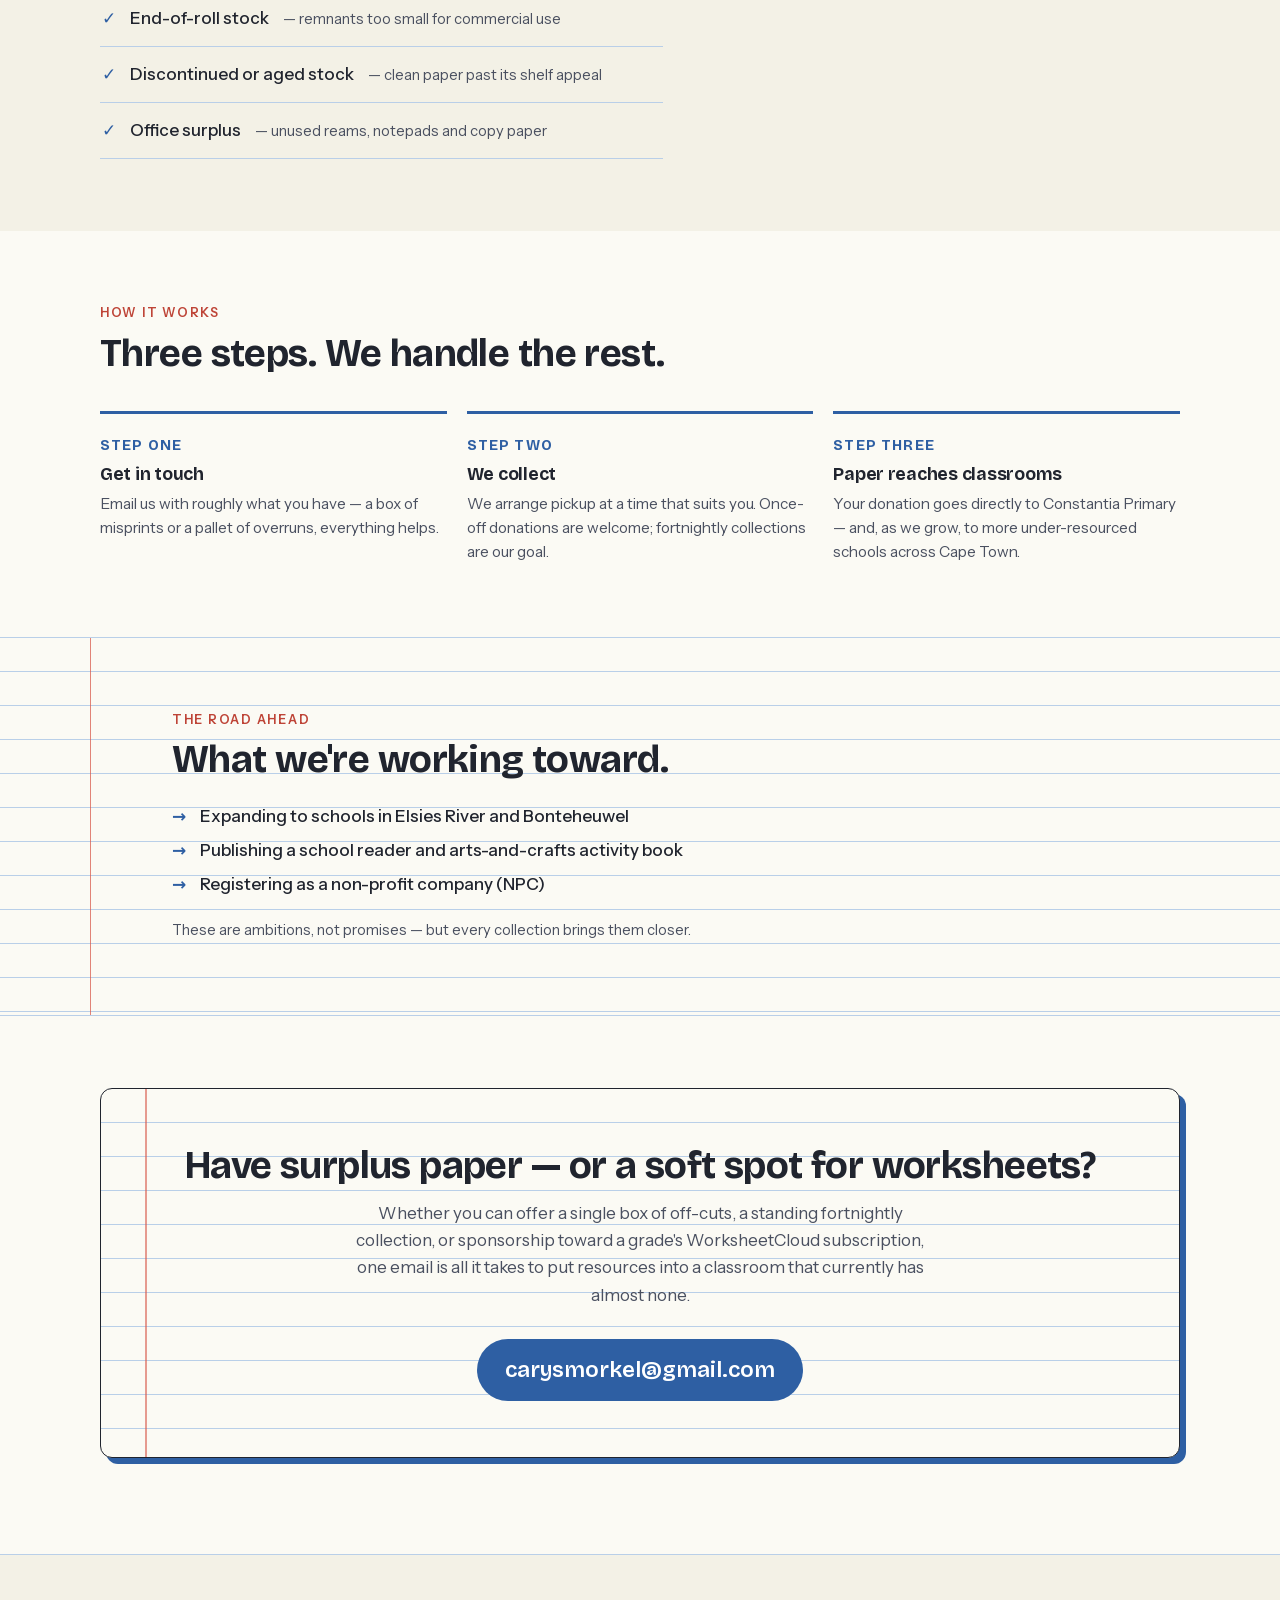
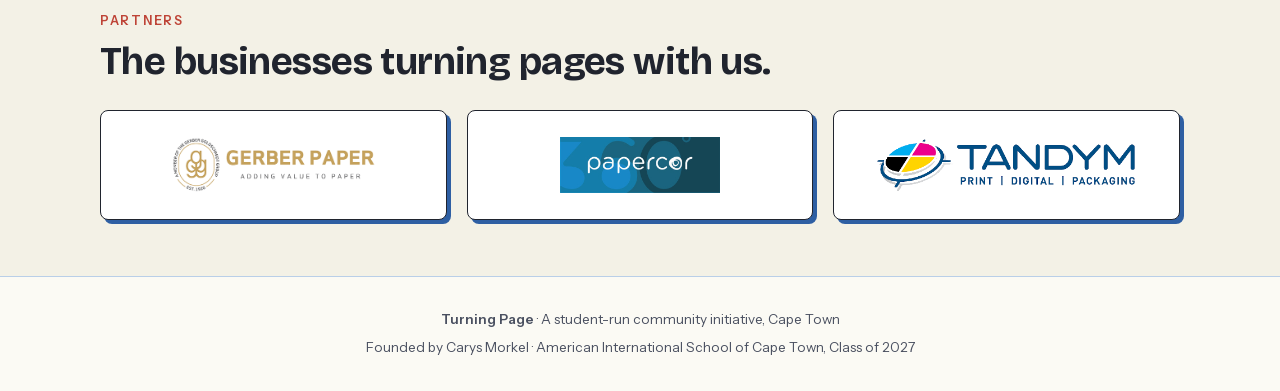
==== commit 222493fa: "Link Constantia Primary in hero to school website" ====
--- a/index.html
+++ b/index.html
@@ -65,7 +65,7 @@
   <div class="hero-inner">
     <span class="hero-eyebrow">A student-run initiative · Cape Town</span>
     <h1>Your surplus paper is a classroom's <em>next lesson</em>.</h1>
-    <p class="lede">We collect clean surplus paper from Cape Town businesses and turn it into more than supplies — bringing paper, worksheets and creativity to under-resourced classrooms, starting with Constantia Primary.</p>
+    <p class="lede">We collect clean surplus paper from Cape Town businesses and turn it into more than supplies — bringing paper, worksheets and creativity to under-resourced classrooms, starting with <a href="https://www.constantiaprimary.co.za" target="_blank" rel="noopener">Constantia Primary</a>.</p>
     <div class="hero-actions">
       <a class="btn btn-primary" href="#contact">Donate paper</a>
       <a class="btn btn-ghost" href="#story">Read our story</a>
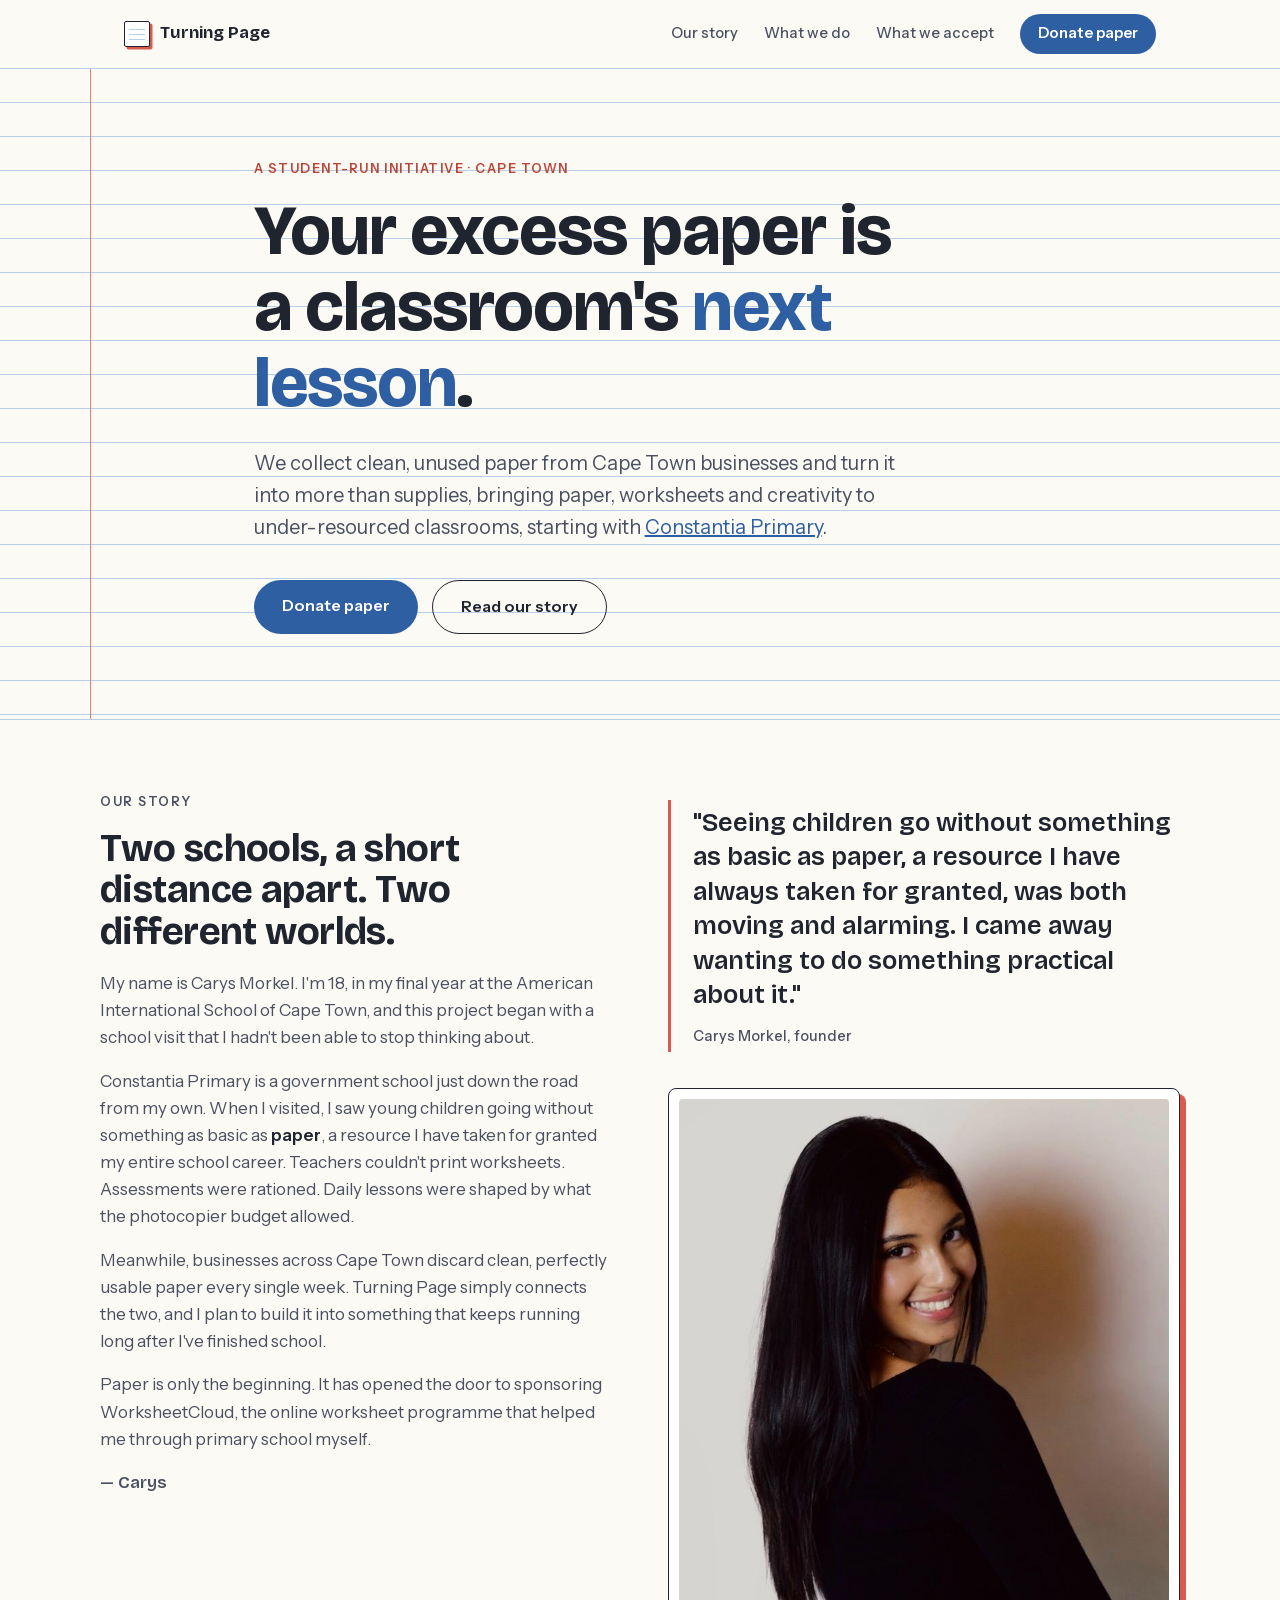
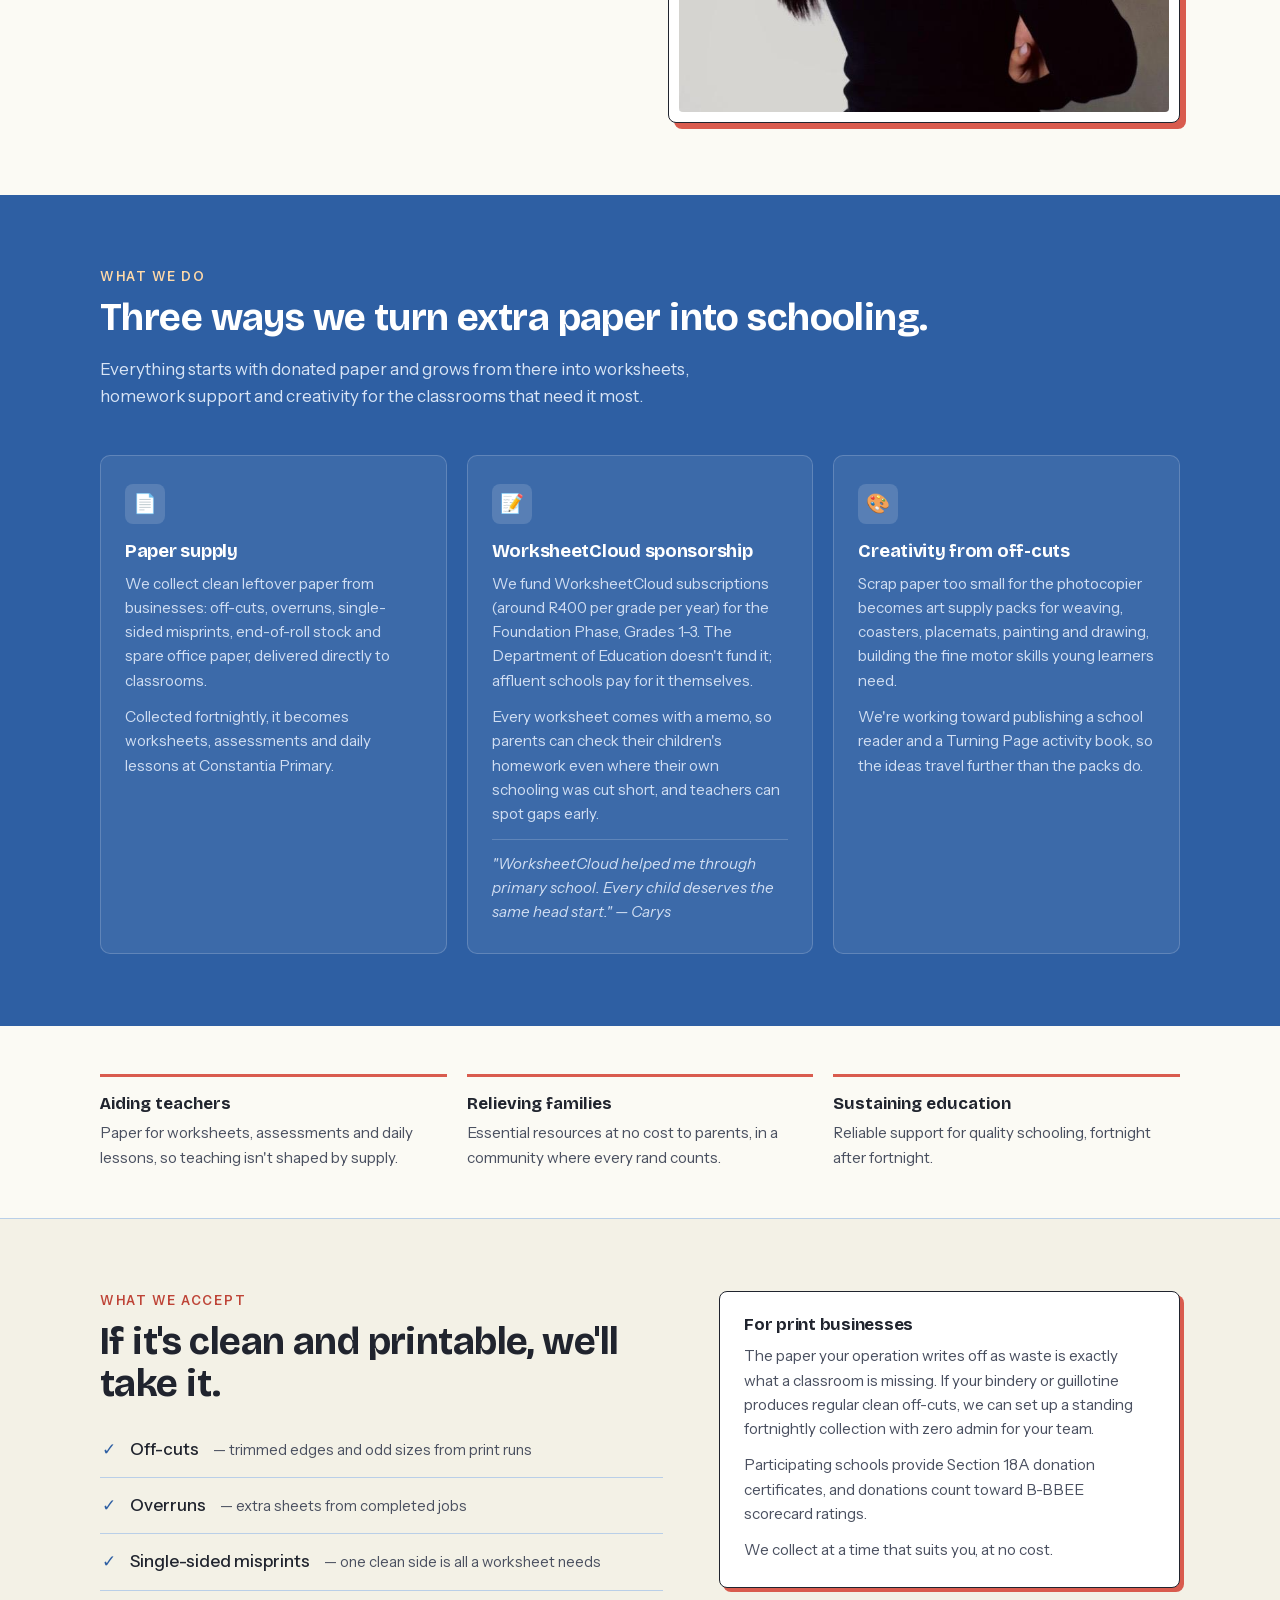
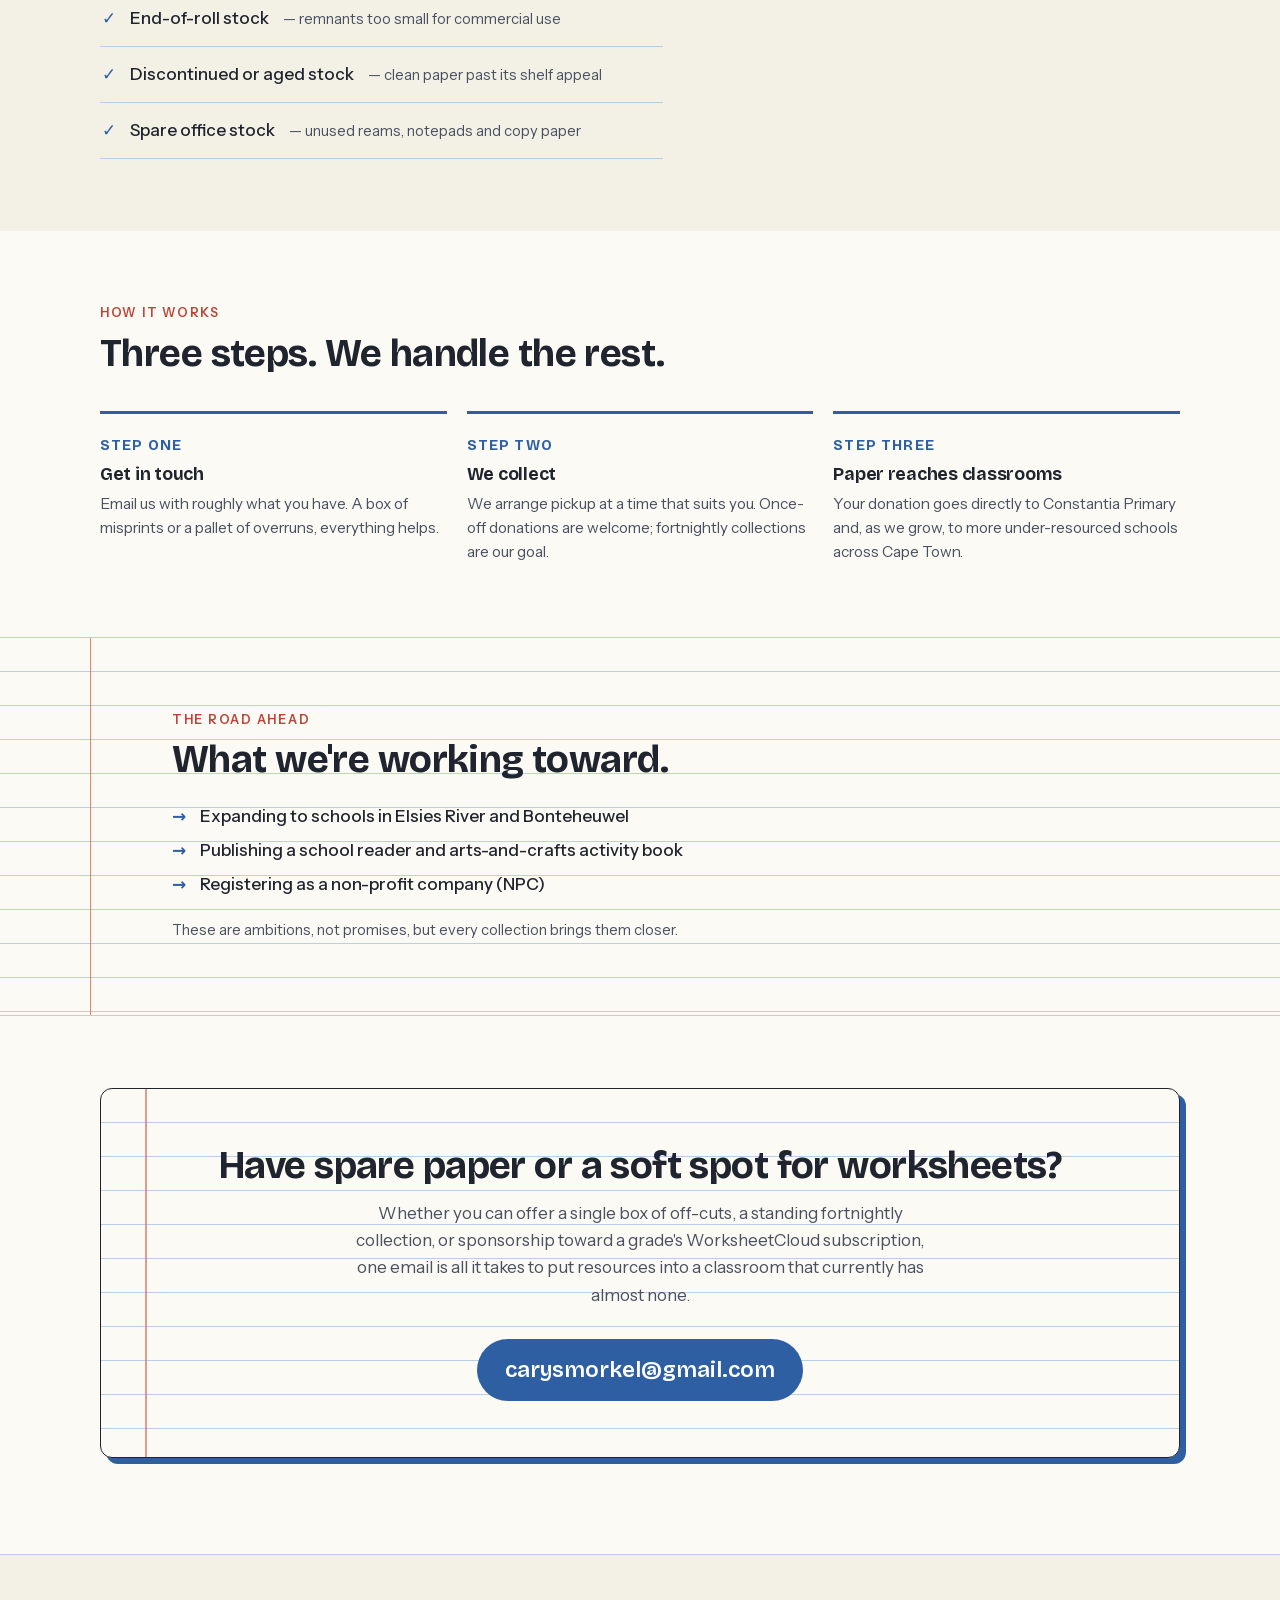
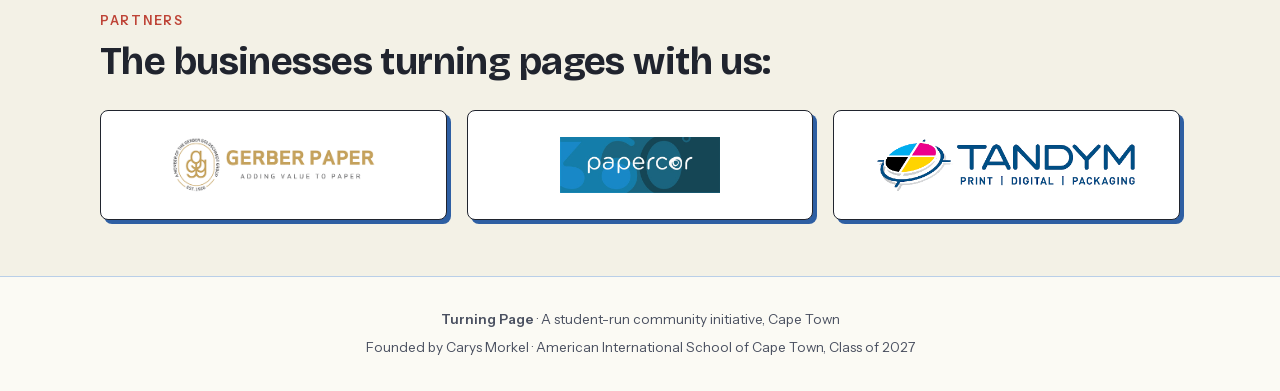
==== commit 4ce9497a: "New headshot, humanize copy (remove em dashes), replace 'surplus' with synonyms, tense fixes, partne" ====
--- a/index.html
+++ b/index.html
@@ -4,7 +4,7 @@
 <meta charset="UTF-8">
 <meta name="viewport" content="width=device-width, initial-scale=1.0">
 <title>Turning Page — Paper, worksheets and creativity for Cape Town classrooms</title>
-<meta name="description" content="Student-run Cape Town initiative delivering surplus paper, WorksheetCloud sponsorships and creativity packs to under-resourced schools.">
+<meta name="description" content="Student-run Cape Town initiative delivering spare paper, WorksheetCloud sponsorships and creativity packs to under-resourced schools.">
 <!-- NOTE: replace https://turningpage.co.za with the live domain after deploy — see README -->
 <link rel="canonical" href="https://turningpage.co.za/">
 
@@ -16,14 +16,14 @@
 <meta property="og:type" content="website">
 <meta property="og:site_name" content="Turning Page">
 <meta property="og:title" content="Turning Page — Paper, worksheets and creativity for Cape Town classrooms">
-<meta property="og:description" content="A student-run initiative redirecting clean surplus paper from businesses to under-resourced Cape Town schools, starting with Constantia Primary.">
+<meta property="og:description" content="A student-run initiative redirecting clean excess paper from businesses to under-resourced Cape Town schools, starting with Constantia Primary.">
 <meta property="og:url" content="https://turningpage.co.za/">
 <meta property="og:image" content="https://turningpage.co.za/assets/img/og.png">
 <meta property="og:image:width" content="1200">
 <meta property="og:image:height" content="630">
 <meta name="twitter:card" content="summary_large_image">
 <meta name="twitter:title" content="Turning Page — Paper, worksheets and creativity for Cape Town classrooms">
-<meta name="twitter:description" content="A student-run initiative redirecting clean surplus paper from businesses to under-resourced Cape Town schools, starting with Constantia Primary.">
+<meta name="twitter:description" content="A student-run initiative redirecting clean excess paper from businesses to under-resourced Cape Town schools, starting with Constantia Primary.">
 <meta name="twitter:image" content="https://turningpage.co.za/assets/img/og.png">
 
 <link rel="preload" href="assets/fonts/bricolage-grotesque-latin.woff2" as="font" type="font/woff2" crossorigin>
@@ -33,7 +33,7 @@
   "@context": "https://schema.org",
   "@type": "Organization",
   "name": "Turning Page",
-  "description": "A student-run community initiative delivering surplus paper, WorksheetCloud sponsorships and creativity packs to under-resourced Cape Town schools.",
+  "description": "A student-run community initiative delivering spare paper, WorksheetCloud sponsorships and creativity packs to under-resourced Cape Town schools.",
   "founder": { "@type": "Person", "name": "Carys Morkel" },
   "foundingDate": "2026",
   "areaServed": { "@type": "City", "name": "Cape Town" },
@@ -64,8 +64,8 @@
 <header class="hero" id="top">
   <div class="hero-inner">
     <span class="hero-eyebrow">A student-run initiative · Cape Town</span>
-    <h1>Your surplus paper is a classroom's <em>next lesson</em>.</h1>
-    <p class="lede">We collect clean surplus paper from Cape Town businesses and turn it into more than supplies — bringing paper, worksheets and creativity to under-resourced classrooms, starting with <a href="https://www.constantiaprimary.co.za" target="_blank" rel="noopener">Constantia Primary</a>.</p>
+    <h1>Your excess paper is a classroom's <em>next lesson</em>.</h1>
+    <p class="lede">We collect clean, unused paper from Cape Town businesses and turn it into more than supplies, bringing paper, worksheets and creativity to under-resourced classrooms, starting with <a href="https://www.constantiaprimary.co.za" target="_blank" rel="noopener">Constantia Primary</a>.</p>
     <div class="hero-actions">
       <a class="btn btn-primary" href="#contact">Donate paper</a>
       <a class="btn btn-ghost" href="#story">Read our story</a>
@@ -81,21 +81,21 @@
     <div class="reveal">
       <p class="eyebrow">Our story</p>
       <h2>Two schools, a short distance apart. Two different worlds.</h2>
-      <p>My name is Carys Morkel. I'm 18, in my final year at the American International School of Cape Town, and this project began with a school visit that I haven't been able to stop thinking about.</p>
-      <p>Constantia Primary is a government school just down the road from my own. When I visited, I saw young children going without something as basic as <strong>paper</strong> — a resource I have taken for granted my entire school career. Teachers couldn't print worksheets. Assessments were rationed. Daily lessons were shaped by what the photocopier budget allowed.</p>
-      <p>Meanwhile, businesses across Cape Town discard clean, perfectly usable paper every single week. Turning Page simply connects the two — and I plan to build it into something that keeps running long after I've finished school.</p>
-      <p>Paper was only the beginning — it opened the door to sponsoring WorksheetCloud, the online worksheet programme that helped me through primary school myself.</p>
+      <p>My name is Carys Morkel. I'm 18, in my final year at the American International School of Cape Town, and this project began with a school visit that I hadn't been able to stop thinking about.</p>
+      <p>Constantia Primary is a government school just down the road from my own. When I visited, I saw young children going without something as basic as <strong>paper</strong>, a resource I have taken for granted my entire school career. Teachers couldn't print worksheets. Assessments were rationed. Daily lessons were shaped by what the photocopier budget allowed.</p>
+      <p>Meanwhile, businesses across Cape Town discard clean, perfectly usable paper every single week. Turning Page simply connects the two, and I plan to build it into something that keeps running long after I've finished school.</p>
+      <p>Paper is only the beginning. It has opened the door to sponsoring WorksheetCloud, the online worksheet programme that helped me through primary school myself.</p>
       <p class="story-sign">— Carys</p>
     </div>
     <div class="reveal">
       <blockquote class="pullquote">
-        "Seeing children go without something as basic as paper — a resource I have always taken for granted — was both moving and alarming. I came away wanting to do something practical about it."
+        "Seeing children go without something as basic as paper, a resource I have always taken for granted, was both moving and alarming. I came away wanting to do something practical about it."
         <small>Carys Morkel, founder</small>
       </blockquote>
       <!-- PHOTO SLOT: replace assets/img/story.jpg to change this photo -->
       <figure class="photo-slot photo-portrait reveal">
         <div class="photo-frame">
-          <img src="assets/img/story.jpg" alt="Carys Morkel, founder of Turning Page" width="904" height="1280">
+          <img src="assets/img/story.jpg" alt="Carys Morkel, founder of Turning Page" width="721" height="967">
           <div class="photo-fallback"><span class="logo-mark" aria-hidden="true"></span><span>Photo coming soon</span></div>
         </div>
       </figure>
@@ -107,26 +107,26 @@
 <section class="programmes" id="programmes">
   <div class="wrap">
     <p class="eyebrow reveal">What we do</p>
-    <h2 class="reveal">Three ways we turn surplus into schooling.</h2>
-    <p class="programmes-intro reveal">Everything starts with donated paper — and grows from there into worksheets, homework support and creativity for the classrooms that need it most.</p>
+    <h2 class="reveal">Three ways we turn extra paper into schooling.</h2>
+    <p class="programmes-intro reveal">Everything starts with donated paper and grows from there into worksheets, homework support and creativity for the classrooms that need it most.</p>
     <div class="programmes-grid">
       <div class="programme-card reveal">
         <div class="icon" aria-hidden="true">📄</div>
         <h3>Paper supply</h3>
-        <p>We collect clean surplus paper from businesses — off-cuts, overruns, single-sided misprints, end-of-roll and office surplus — and deliver it directly to classrooms.</p>
+        <p>We collect clean leftover paper from businesses: off-cuts, overruns, single-sided misprints, end-of-roll stock and spare office paper, delivered directly to classrooms.</p>
         <p>Collected fortnightly, it becomes worksheets, assessments and daily lessons at Constantia Primary.</p>
       </div>
       <div class="programme-card reveal">
         <div class="icon" aria-hidden="true">📝</div>
         <h3>WorksheetCloud sponsorship</h3>
-        <p>We fund WorksheetCloud subscriptions — around R400 per grade per year — for the Foundation Phase, Grades 1–3. The Department of Education doesn't fund it; affluent schools pay for it themselves.</p>
-        <p>Every worksheet comes with a memo, so parents can check their children's homework even where their own schooling was cut short — and teachers can spot gaps early.</p>
-        <p class="programme-quote">"WorksheetCloud helped me through primary school — every child deserves the same head start." — Carys</p>
+        <p>We fund WorksheetCloud subscriptions (around R400 per grade per year) for the Foundation Phase, Grades 1–3. The Department of Education doesn't fund it; affluent schools pay for it themselves.</p>
+        <p>Every worksheet comes with a memo, so parents can check their children's homework even where their own schooling was cut short, and teachers can spot gaps early.</p>
+        <p class="programme-quote">"WorksheetCloud helped me through primary school. Every child deserves the same head start." — Carys</p>
       </div>
       <div class="programme-card reveal">
         <div class="icon" aria-hidden="true">🎨</div>
         <h3>Creativity from off-cuts</h3>
-        <p>Scrap paper too small for the photocopier becomes art supply packs — weaving, coasters, placemats, painting and drawing — building the fine motor skills young learners need.</p>
+        <p>Scrap paper too small for the photocopier becomes art supply packs for weaving, coasters, placemats, painting and drawing, building the fine motor skills young learners need.</p>
         <p>We're working toward publishing a school reader and a Turning Page activity book, so the ideas travel further than the packs do.</p>
       </div>
     </div>
@@ -137,9 +137,9 @@
 <section class="impact-strip" id="impact" aria-label="Impact">
   <div class="wrap">
     <ul class="impact-points">
-      <li class="reveal"><strong>Aiding teachers</strong> Paper for worksheets, assessments and daily lessons — so teaching isn't shaped by supply.</li>
+      <li class="reveal"><strong>Aiding teachers</strong> Paper for worksheets, assessments and daily lessons, so teaching isn't shaped by supply.</li>
       <li class="reveal"><strong>Relieving families</strong> Essential resources at no cost to parents, in a community where every rand counts.</li>
-      <li class="reveal"><strong>Sustaining education</strong> Reliable support for quality schooling — fortnight after fortnight.</li>
+      <li class="reveal"><strong>Sustaining education</strong> Reliable support for quality schooling, fortnight after fortnight.</li>
     </ul>
   </div>
 </section>
@@ -156,13 +156,13 @@
         <li>Single-sided misprints <span>— one clean side is all a worksheet needs</span></li>
         <li>End-of-roll stock <span>— remnants too small for commercial use</span></li>
         <li>Discontinued or aged stock <span>— clean paper past its shelf appeal</span></li>
-        <li>Office surplus <span>— unused reams, notepads and copy paper</span></li>
+        <li>Spare office stock <span>— unused reams, notepads and copy paper</span></li>
       </ul>
     </div>
     <div class="reveal">
       <div class="accept-note">
         <h3>For print businesses</h3>
-        <p>The paper your operation writes off as waste is exactly what a classroom is missing. If your bindery or guillotine produces regular clean off-cuts, we can set up a standing fortnightly collection — zero admin for your team.</p>
+        <p>The paper your operation writes off as waste is exactly what a classroom is missing. If your bindery or guillotine produces regular clean off-cuts, we can set up a standing fortnightly collection with zero admin for your team.</p>
         <p>Participating schools provide Section 18A donation certificates, and donations count toward B-BBEE scorecard ratings.</p>
         <p>We collect at a time that suits you, at no cost.</p>
       </div>
@@ -179,7 +179,7 @@
       <div class="step reveal">
         <div class="step-num">Step one</div>
         <h3>Get in touch</h3>
-        <p>Email us with roughly what you have — a box of misprints or a pallet of overruns, everything helps.</p>
+        <p>Email us with roughly what you have. A box of misprints or a pallet of overruns, everything helps.</p>
       </div>
       <div class="step reveal">
         <div class="step-num">Step two</div>
@@ -189,7 +189,7 @@
       <div class="step reveal">
         <div class="step-num">Step three</div>
         <h3>Paper reaches classrooms</h3>
-        <p>Your donation goes directly to Constantia Primary — and, as we grow, to more under-resourced schools across Cape Town.</p>
+        <p>Your donation goes directly to Constantia Primary and, as we grow, to more under-resourced schools across Cape Town.</p>
       </div>
     </div>
   </div>
@@ -205,7 +205,7 @@
       <li>Publishing a school reader and arts-and-crafts activity book</li>
       <li>Registering as a non-profit company (NPC)</li>
     </ul>
-    <p class="road-note reveal">These are ambitions, not promises — but every collection brings them closer.</p>
+    <p class="road-note reveal">These are ambitions, not promises, but every collection brings them closer.</p>
   </div>
 </section>
 
@@ -213,7 +213,7 @@
 <section class="contact" id="contact">
   <div class="wrap">
     <div class="contact-card reveal">
-      <h2>Have surplus paper — or a soft spot for worksheets?</h2>
+      <h2>Have spare paper or a soft spot for worksheets?</h2>
       <p>Whether you can offer a single box of off-cuts, a standing fortnightly collection, or sponsorship toward a grade's WorksheetCloud subscription, one email is all it takes to put resources into a classroom that currently has almost none.</p>
       <a class="btn btn-primary contact-email" href="mailto:carysmorkel@gmail.com?subject=Paper%20donation%20%E2%80%94%20Turning%20Page">carysmorkel@gmail.com</a>
     </div>
@@ -224,7 +224,7 @@
 <section class="partners" aria-label="Partners">
   <div class="wrap">
     <p class="eyebrow reveal">Partners</p>
-    <h2 class="reveal">The businesses turning pages with us.</h2>
+    <h2 class="reveal">The businesses turning pages with us:</h2>
     <div class="partners-row">
       <div class="partner-tile reveal"><img src="assets/img/gerber-paper-logo.png" alt="Gerber Paper" width="500" height="137"></div>
       <div class="partner-tile reveal"><img src="assets/img/papercor-logo.jpg" alt="Papercor" width="567" height="199"></div>
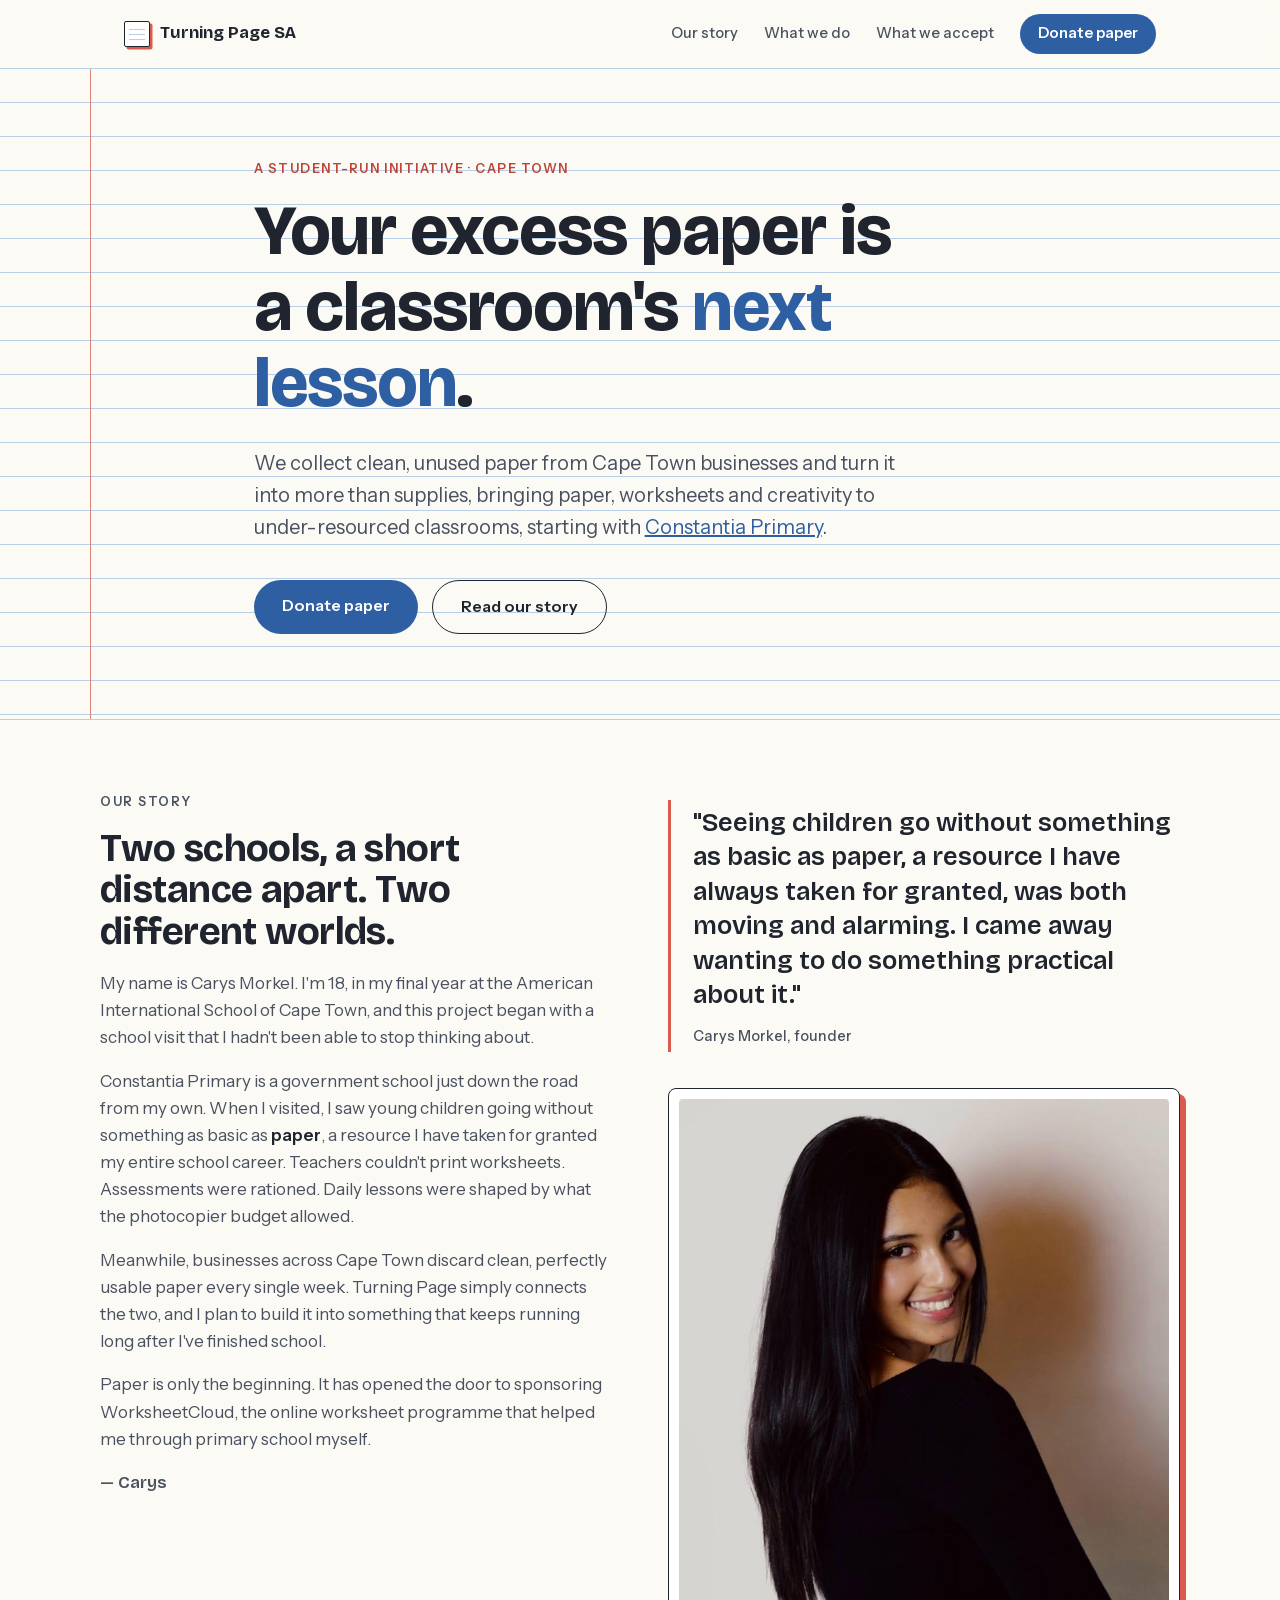
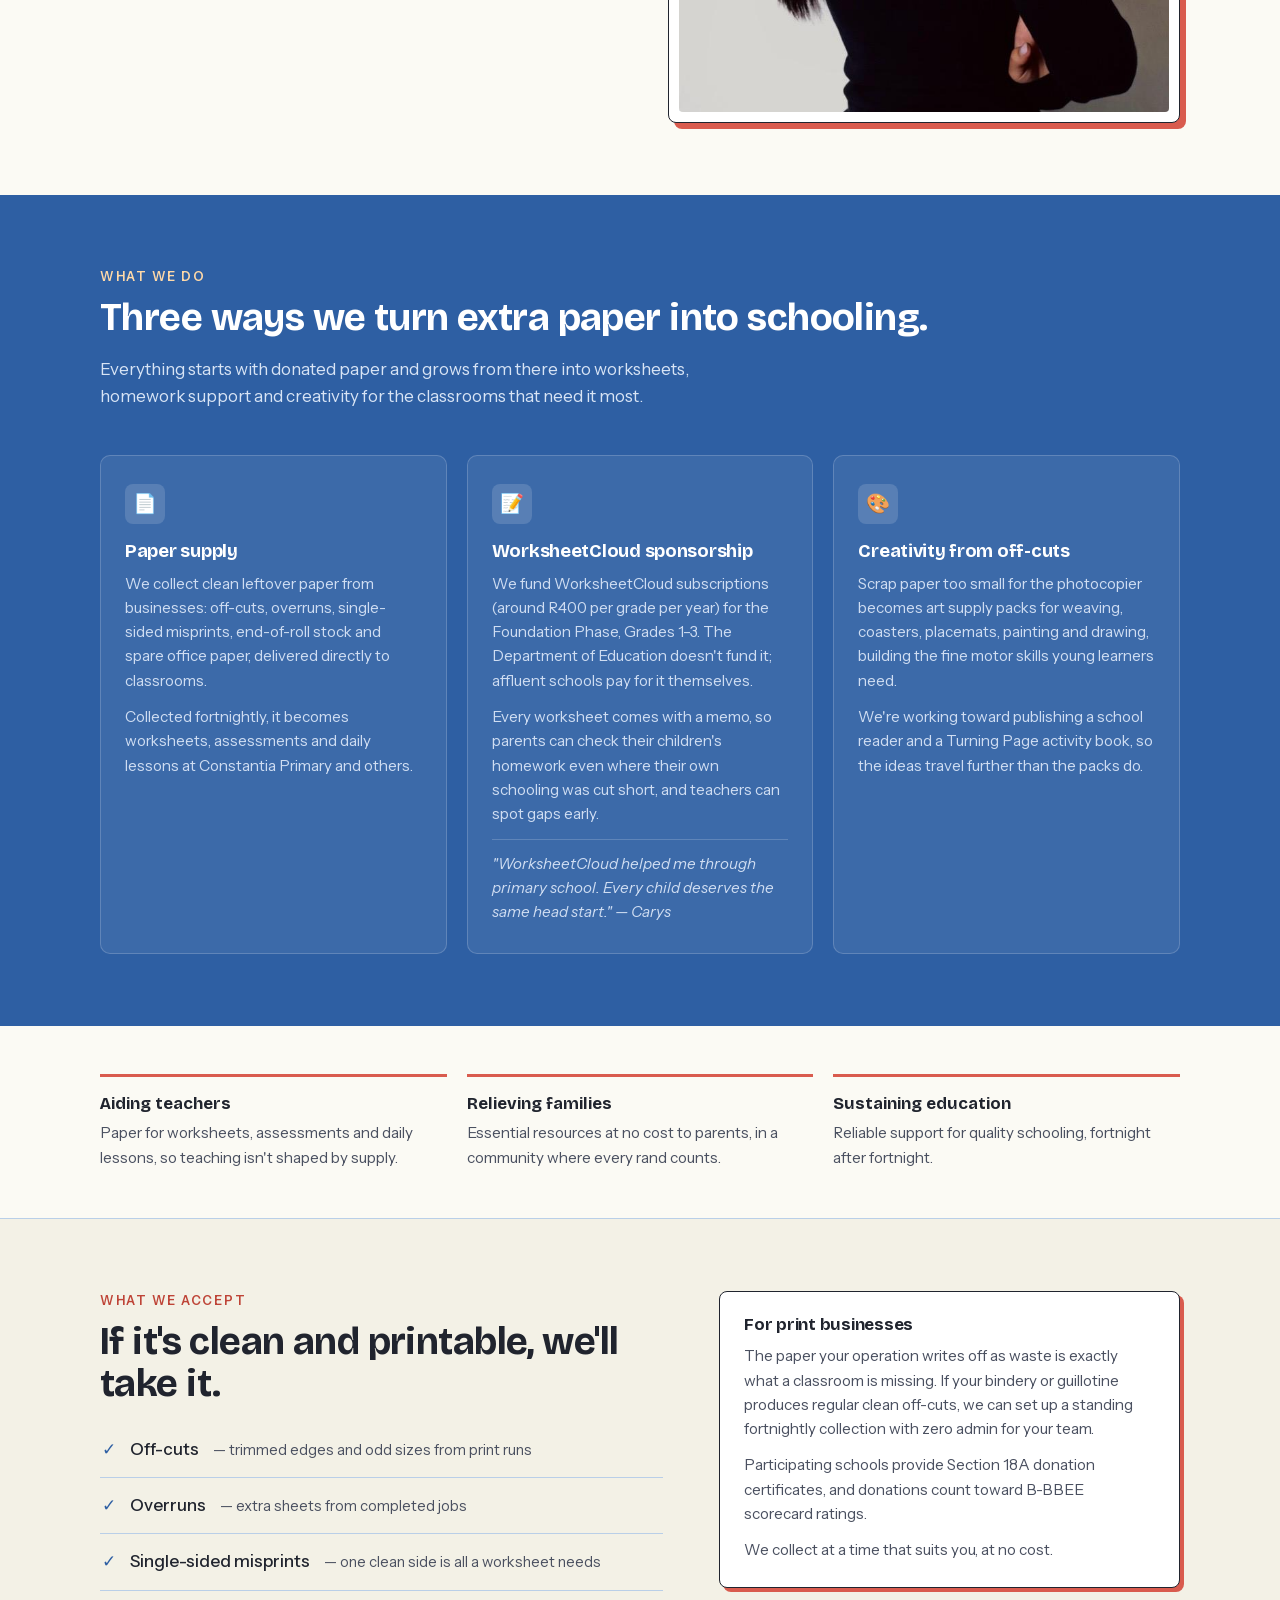
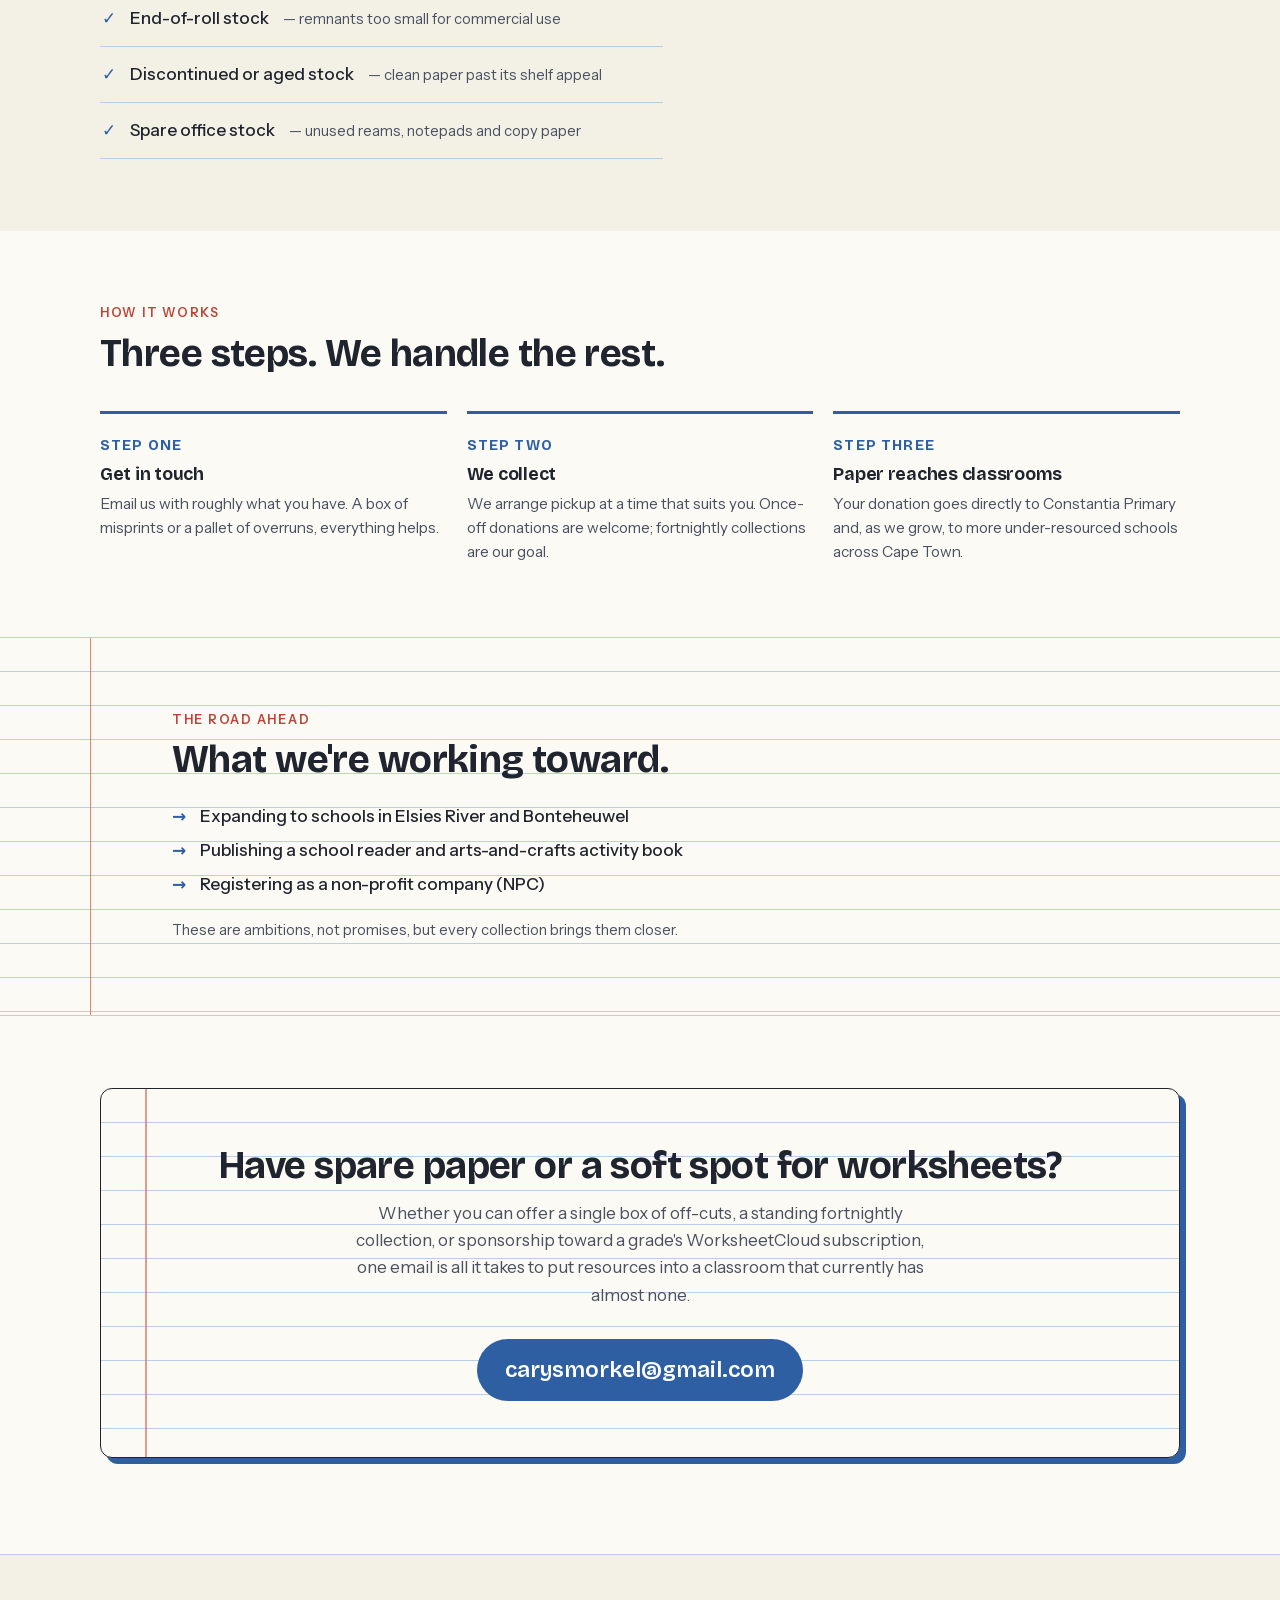
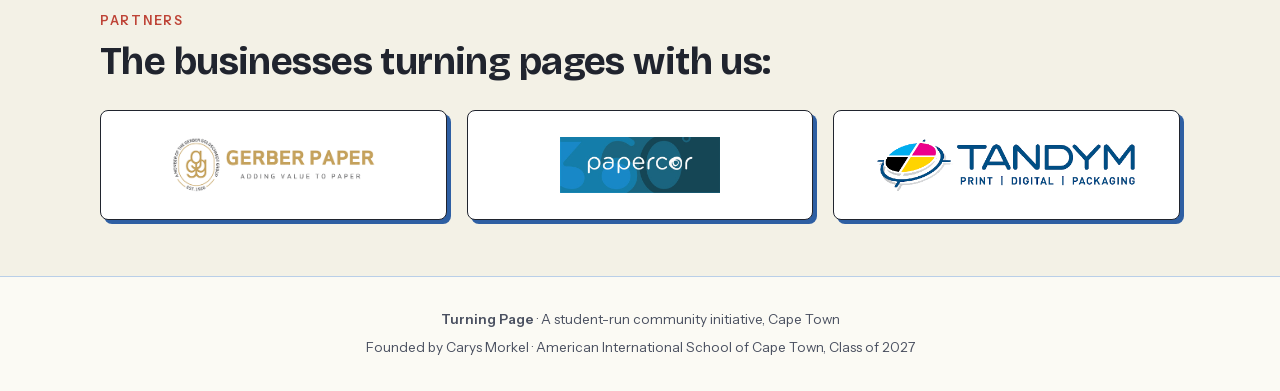
==== commit 6dbd8021: "Nav logo reads Turning Page SA; paper card mentions other schools" ====
--- a/index.html
+++ b/index.html
@@ -50,7 +50,7 @@
 <!-- SECTION: nav -->
 <nav aria-label="Main">
   <div class="nav-inner">
-    <a class="logo" href="#top"><span class="logo-mark" aria-hidden="true"></span>Turning Page</a>
+    <a class="logo" href="#top"><span class="logo-mark" aria-hidden="true"></span>Turning Page SA</a>
     <div class="nav-links">
       <a href="#story">Our story</a>
       <a href="#programmes">What we do</a>
@@ -114,7 +114,7 @@
         <div class="icon" aria-hidden="true">📄</div>
         <h3>Paper supply</h3>
         <p>We collect clean leftover paper from businesses: off-cuts, overruns, single-sided misprints, end-of-roll stock and spare office paper, delivered directly to classrooms.</p>
-        <p>Collected fortnightly, it becomes worksheets, assessments and daily lessons at Constantia Primary.</p>
+        <p>Collected fortnightly, it becomes worksheets, assessments and daily lessons at Constantia Primary and others.</p>
       </div>
       <div class="programme-card reveal">
         <div class="icon" aria-hidden="true">📝</div>
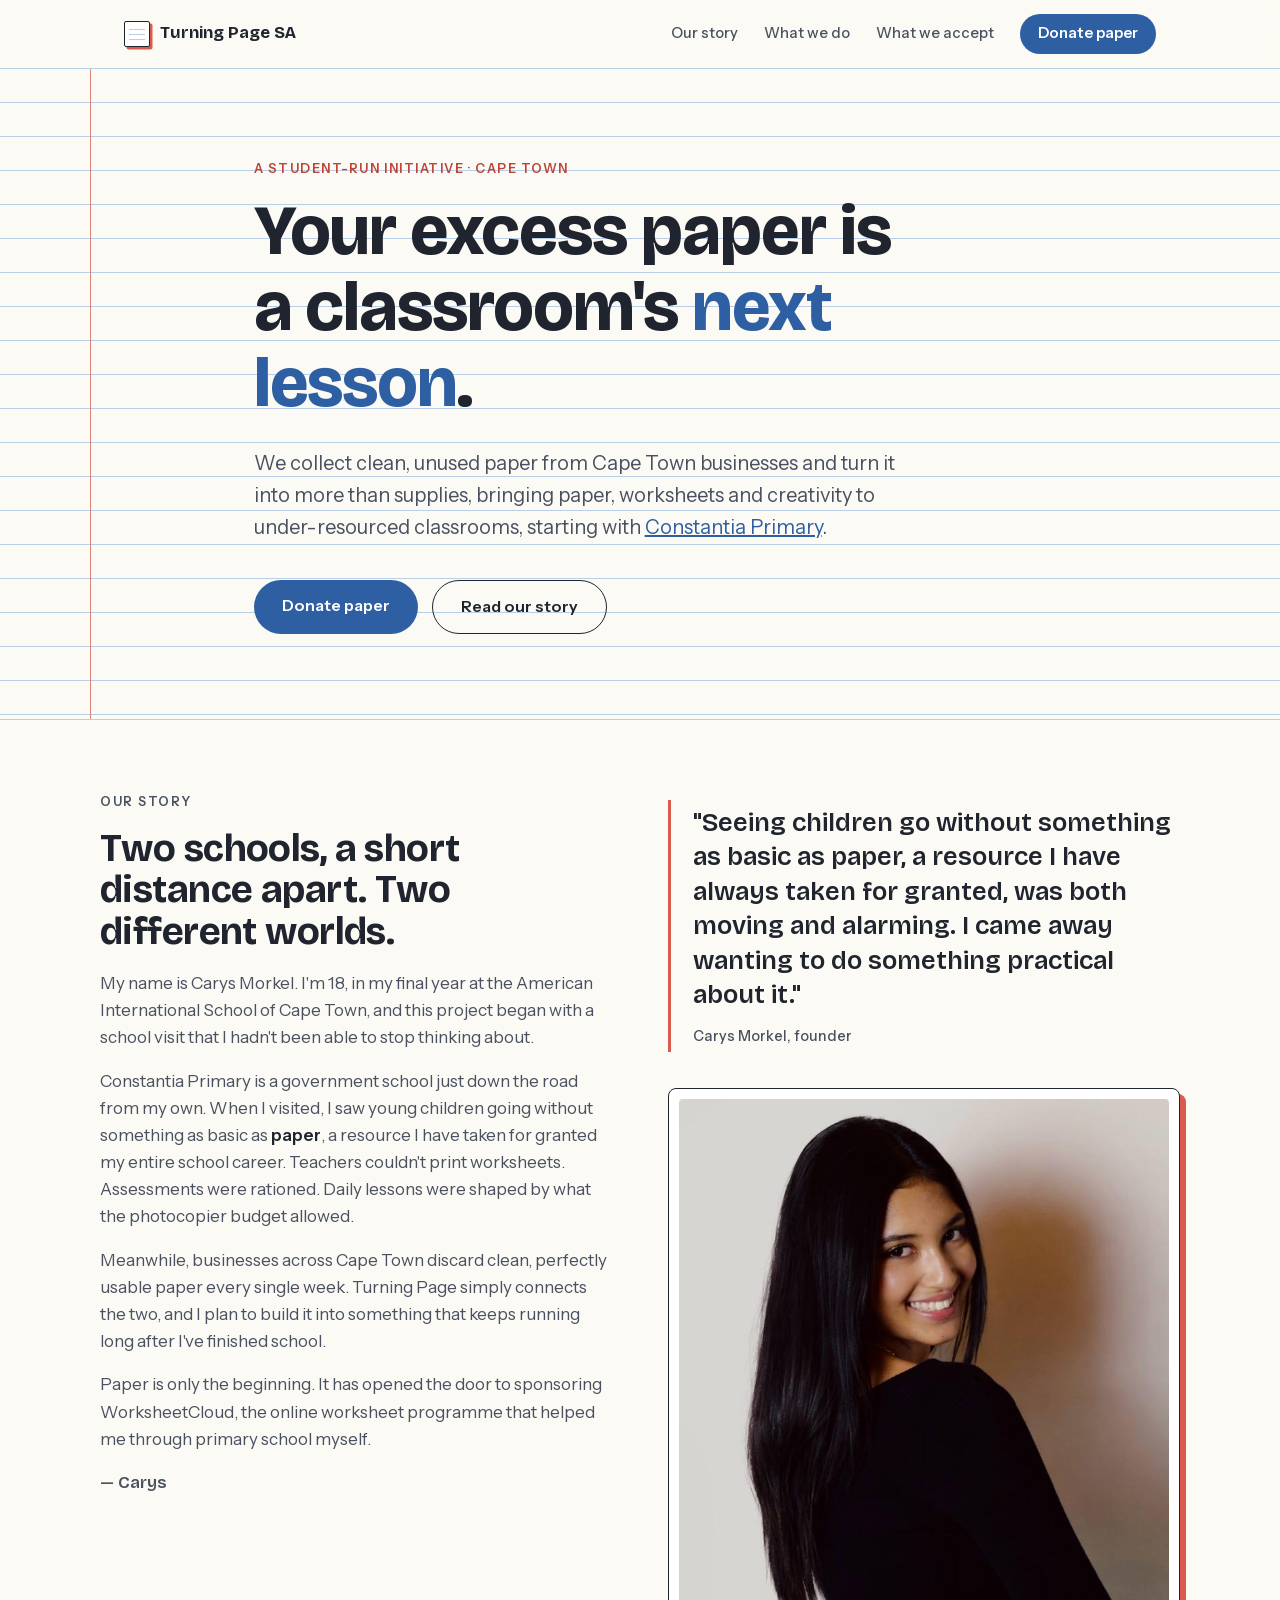
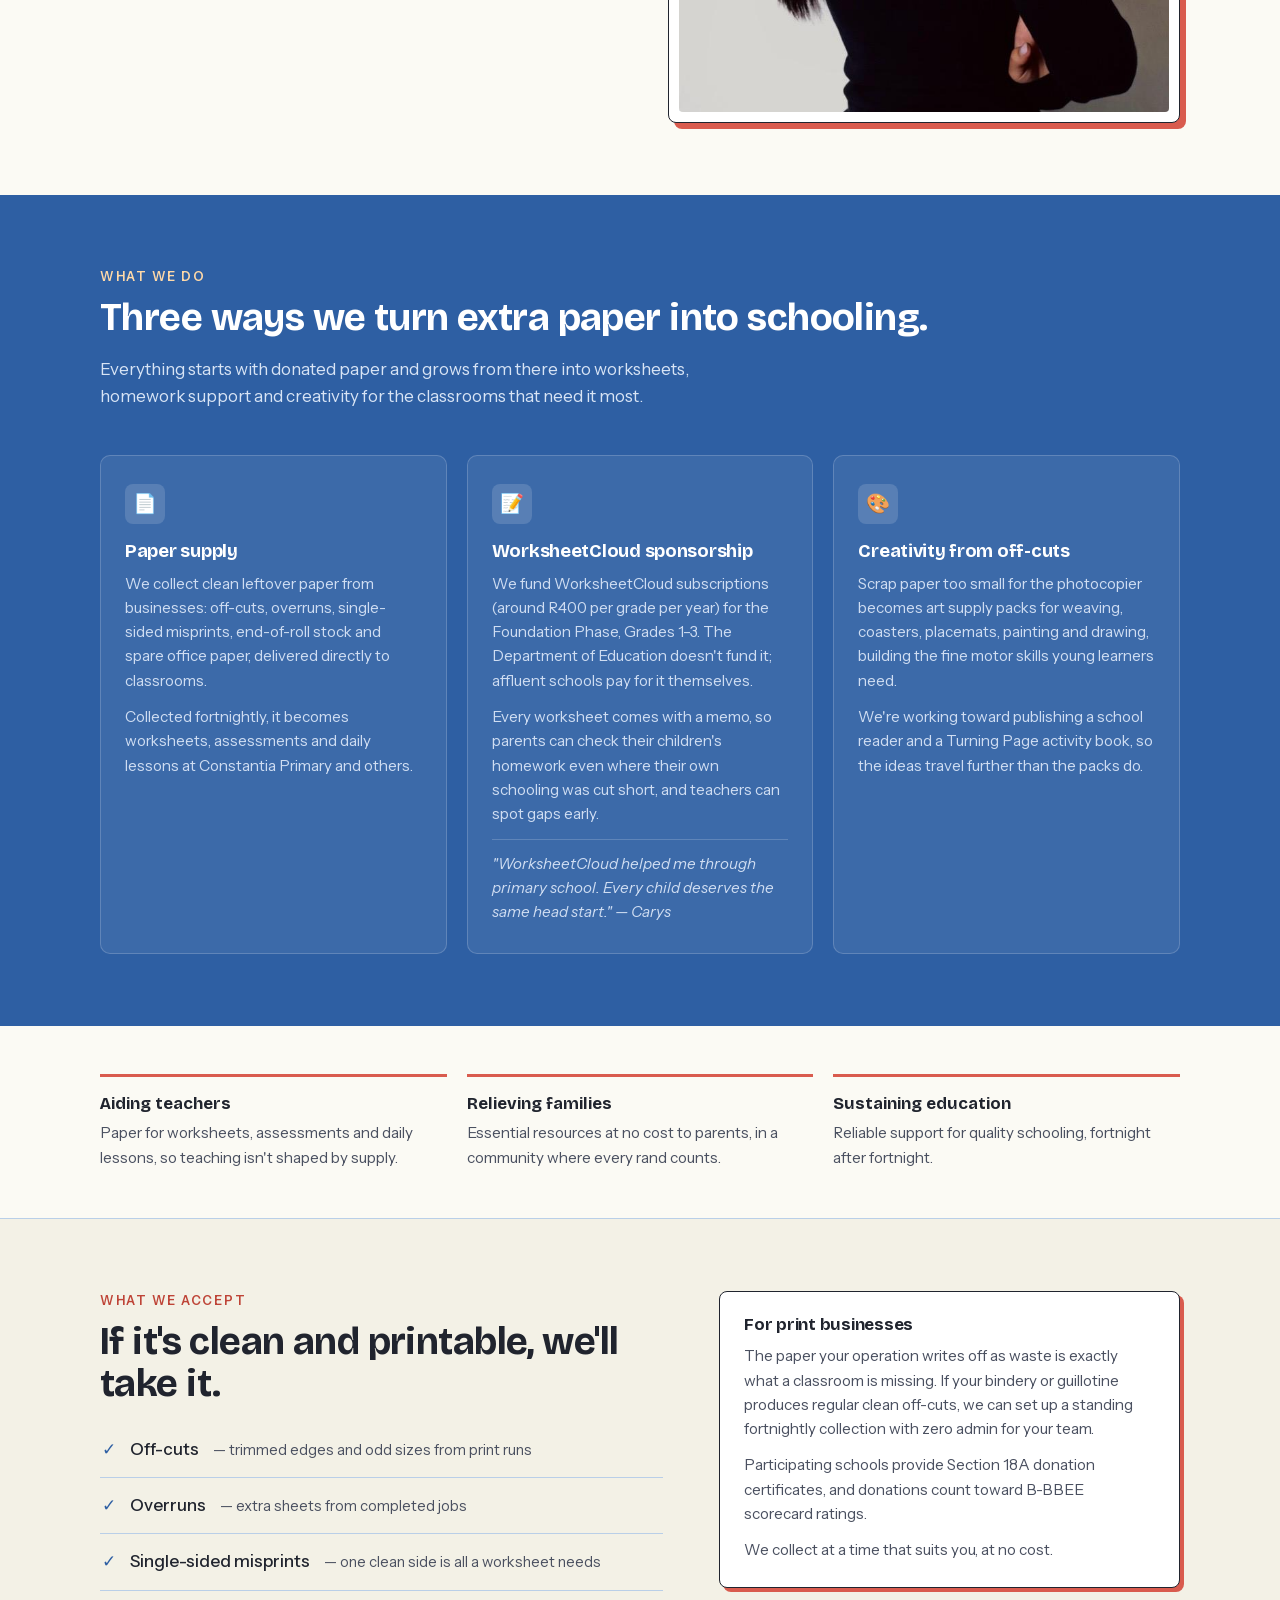
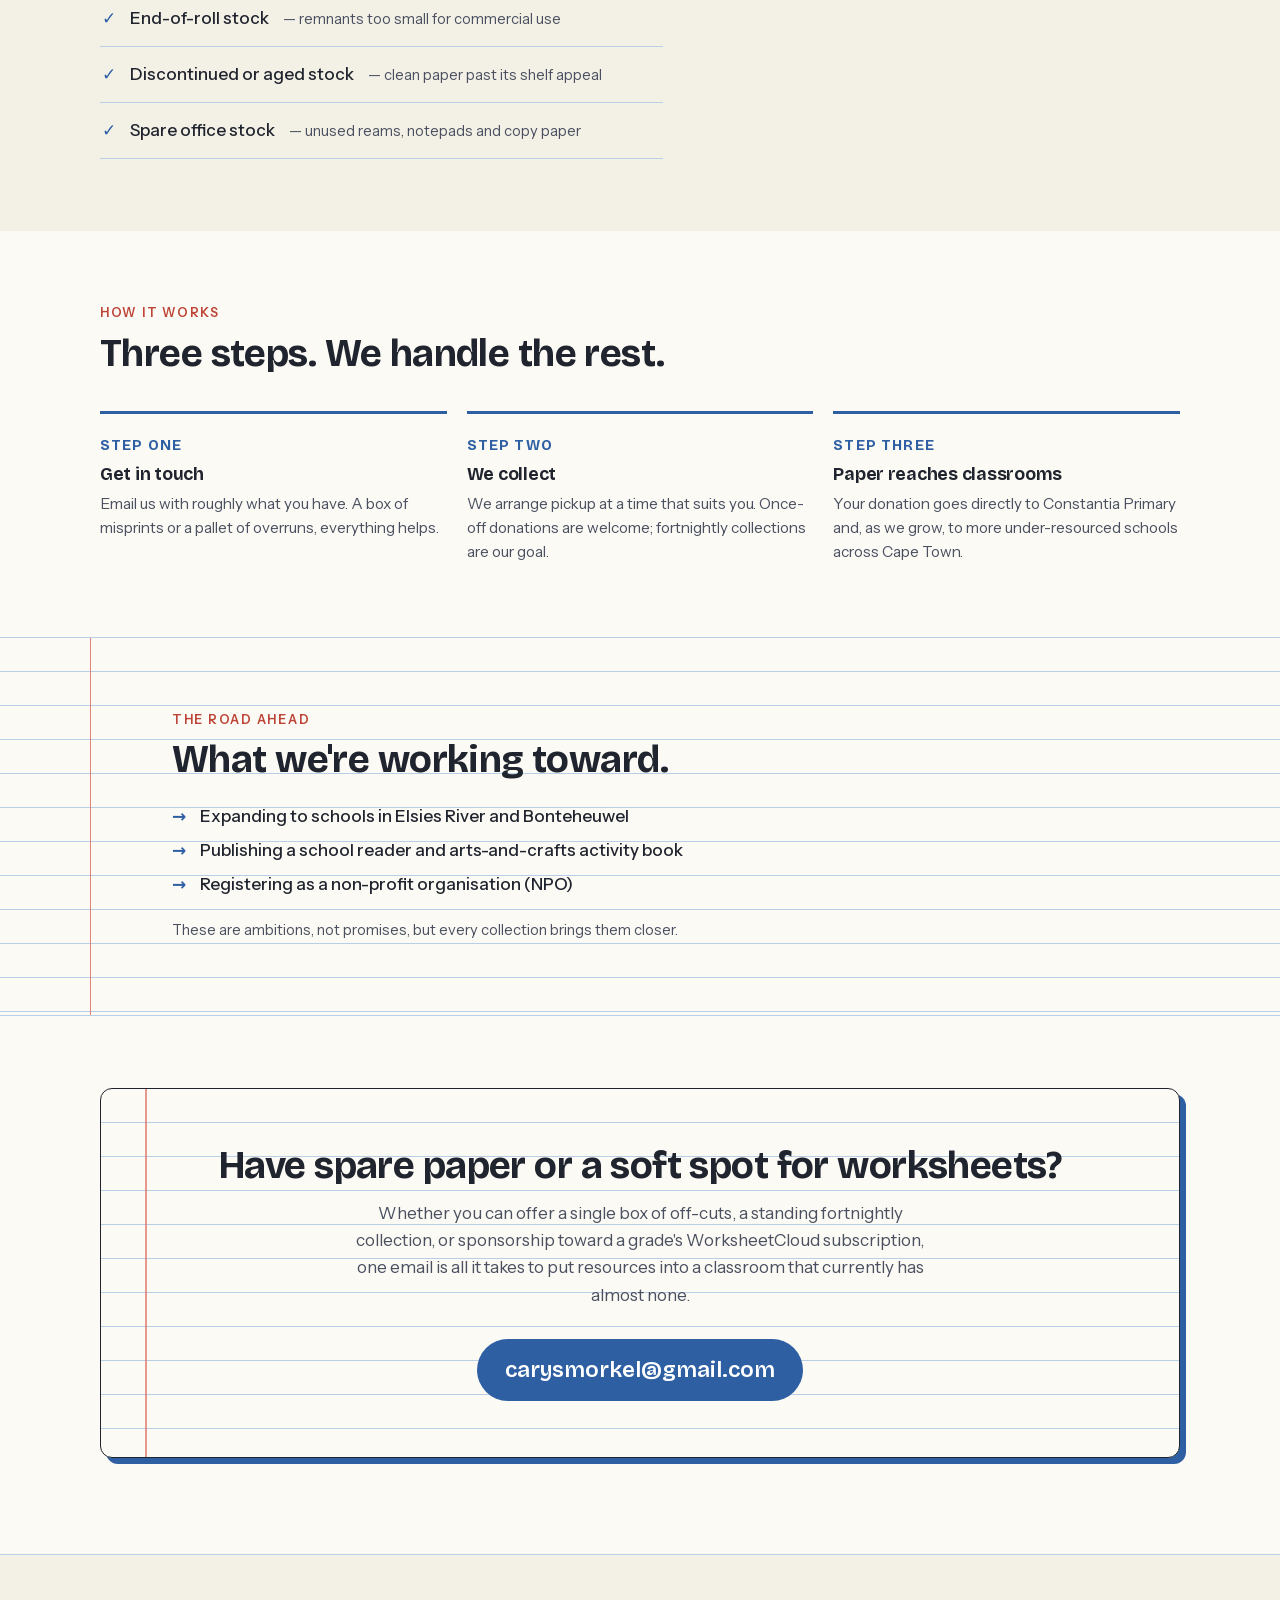
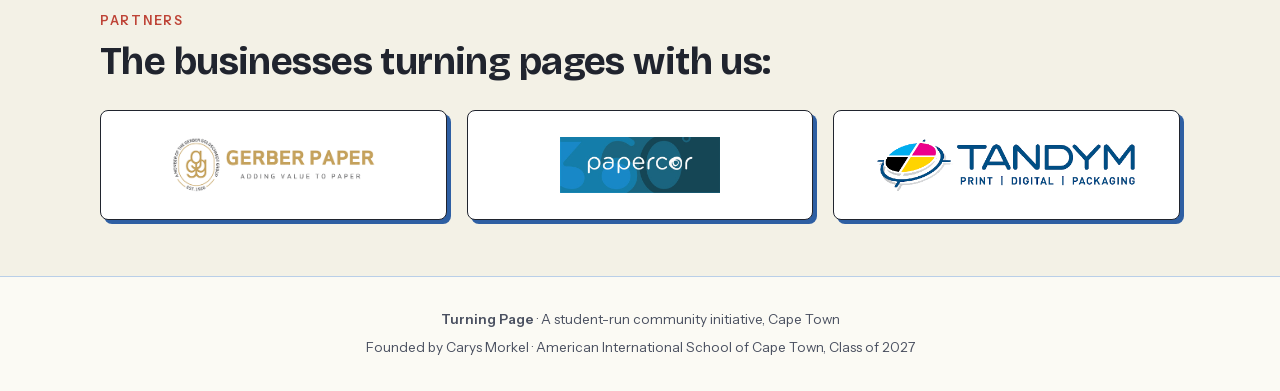
==== commit 0800259a: "Road ahead: NPC -> non-profit organisation (NPO)" ====
--- a/index.html
+++ b/index.html
@@ -203,7 +203,7 @@
     <ul class="road-list reveal">
       <li>Expanding to schools in Elsies River and Bonteheuwel</li>
       <li>Publishing a school reader and arts-and-crafts activity book</li>
-      <li>Registering as a non-profit company (NPC)</li>
+      <li>Registering as a non-profit organisation (NPO)</li>
     </ul>
     <p class="road-note reveal">These are ambitions, not promises, but every collection brings them closer.</p>
   </div>
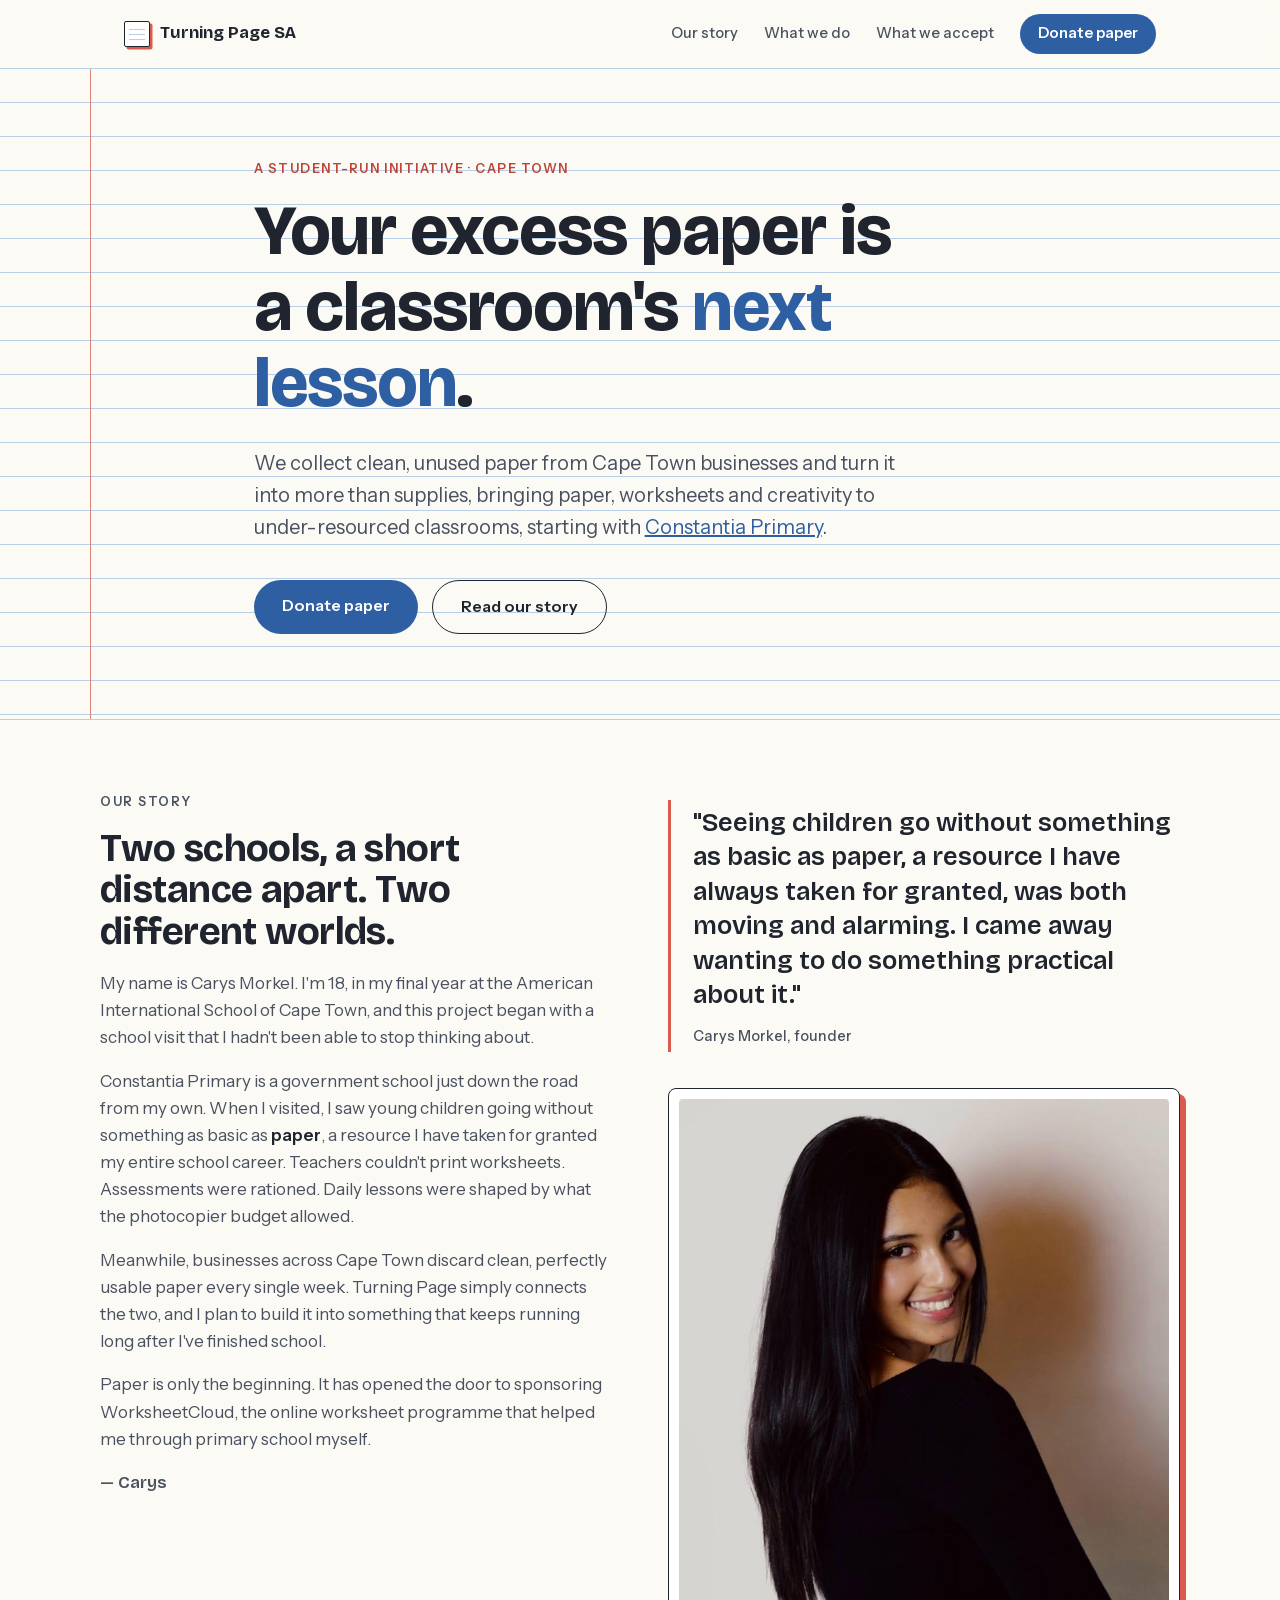
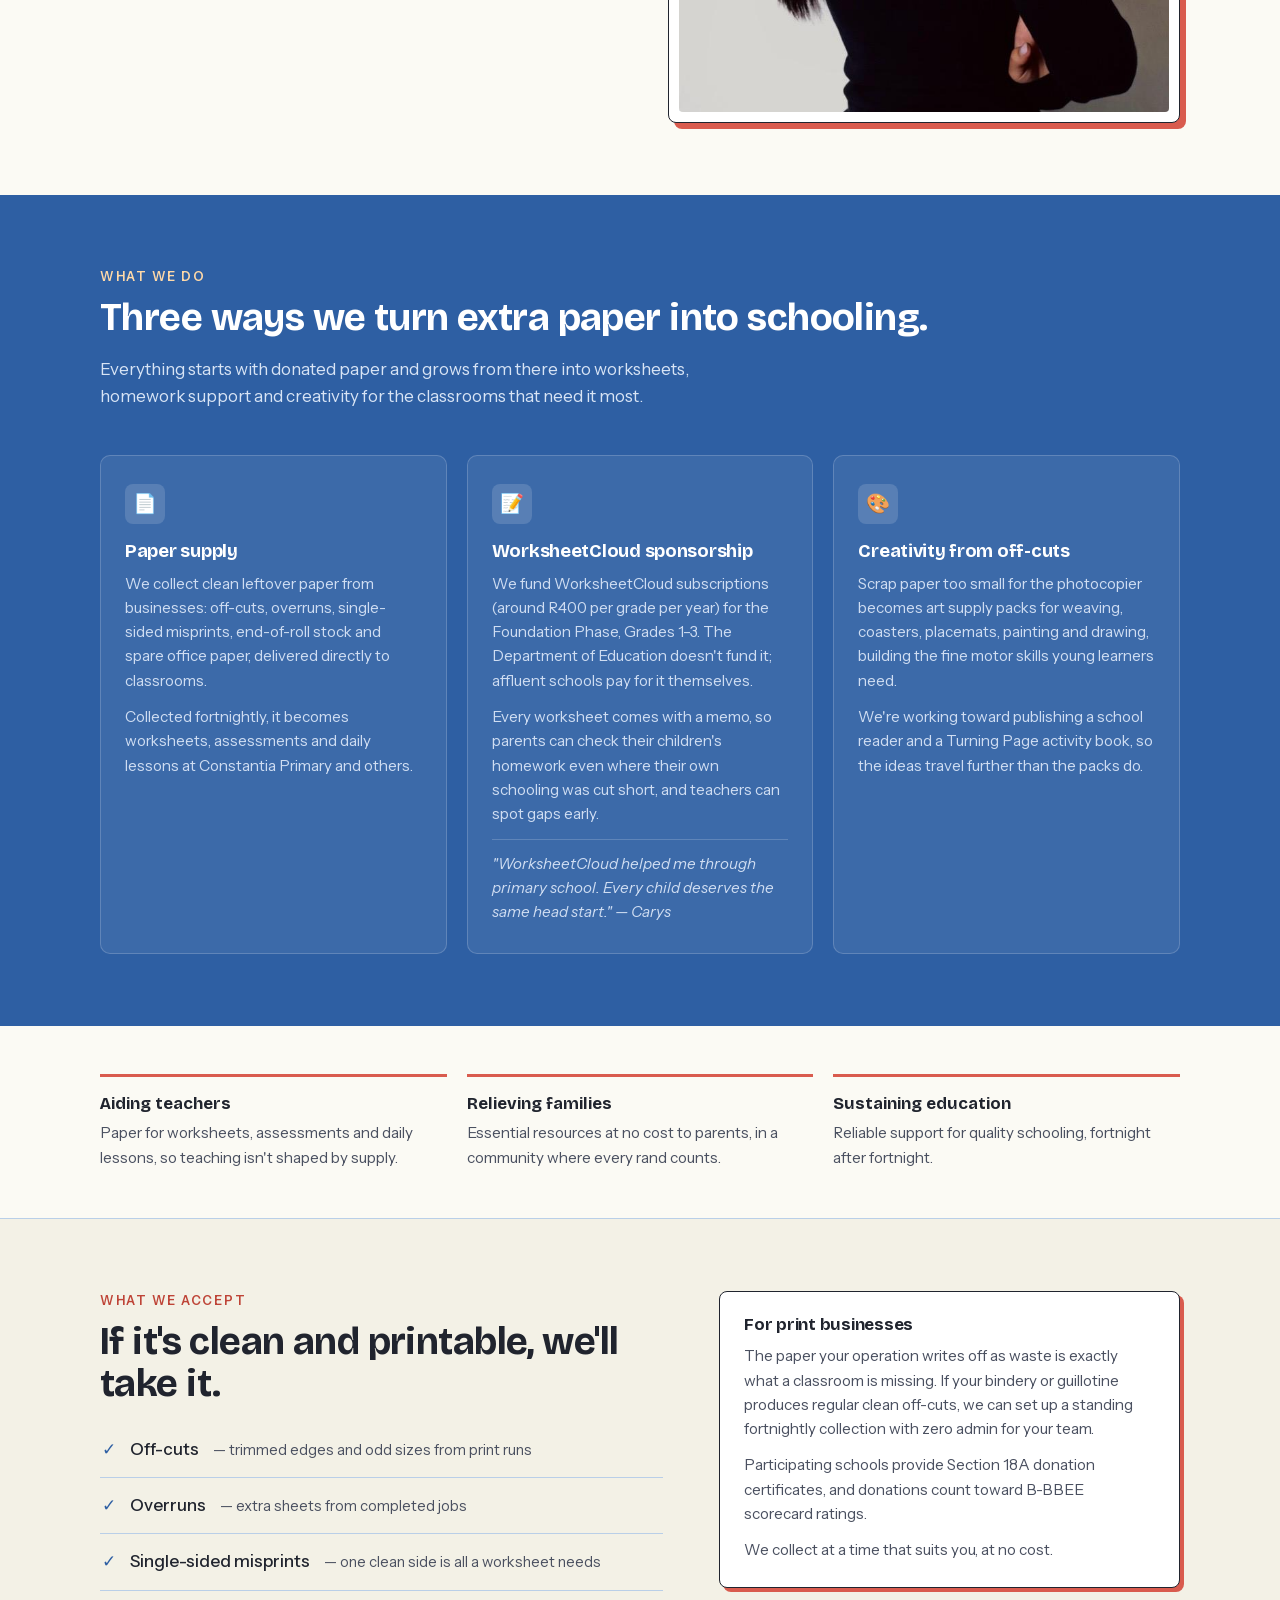
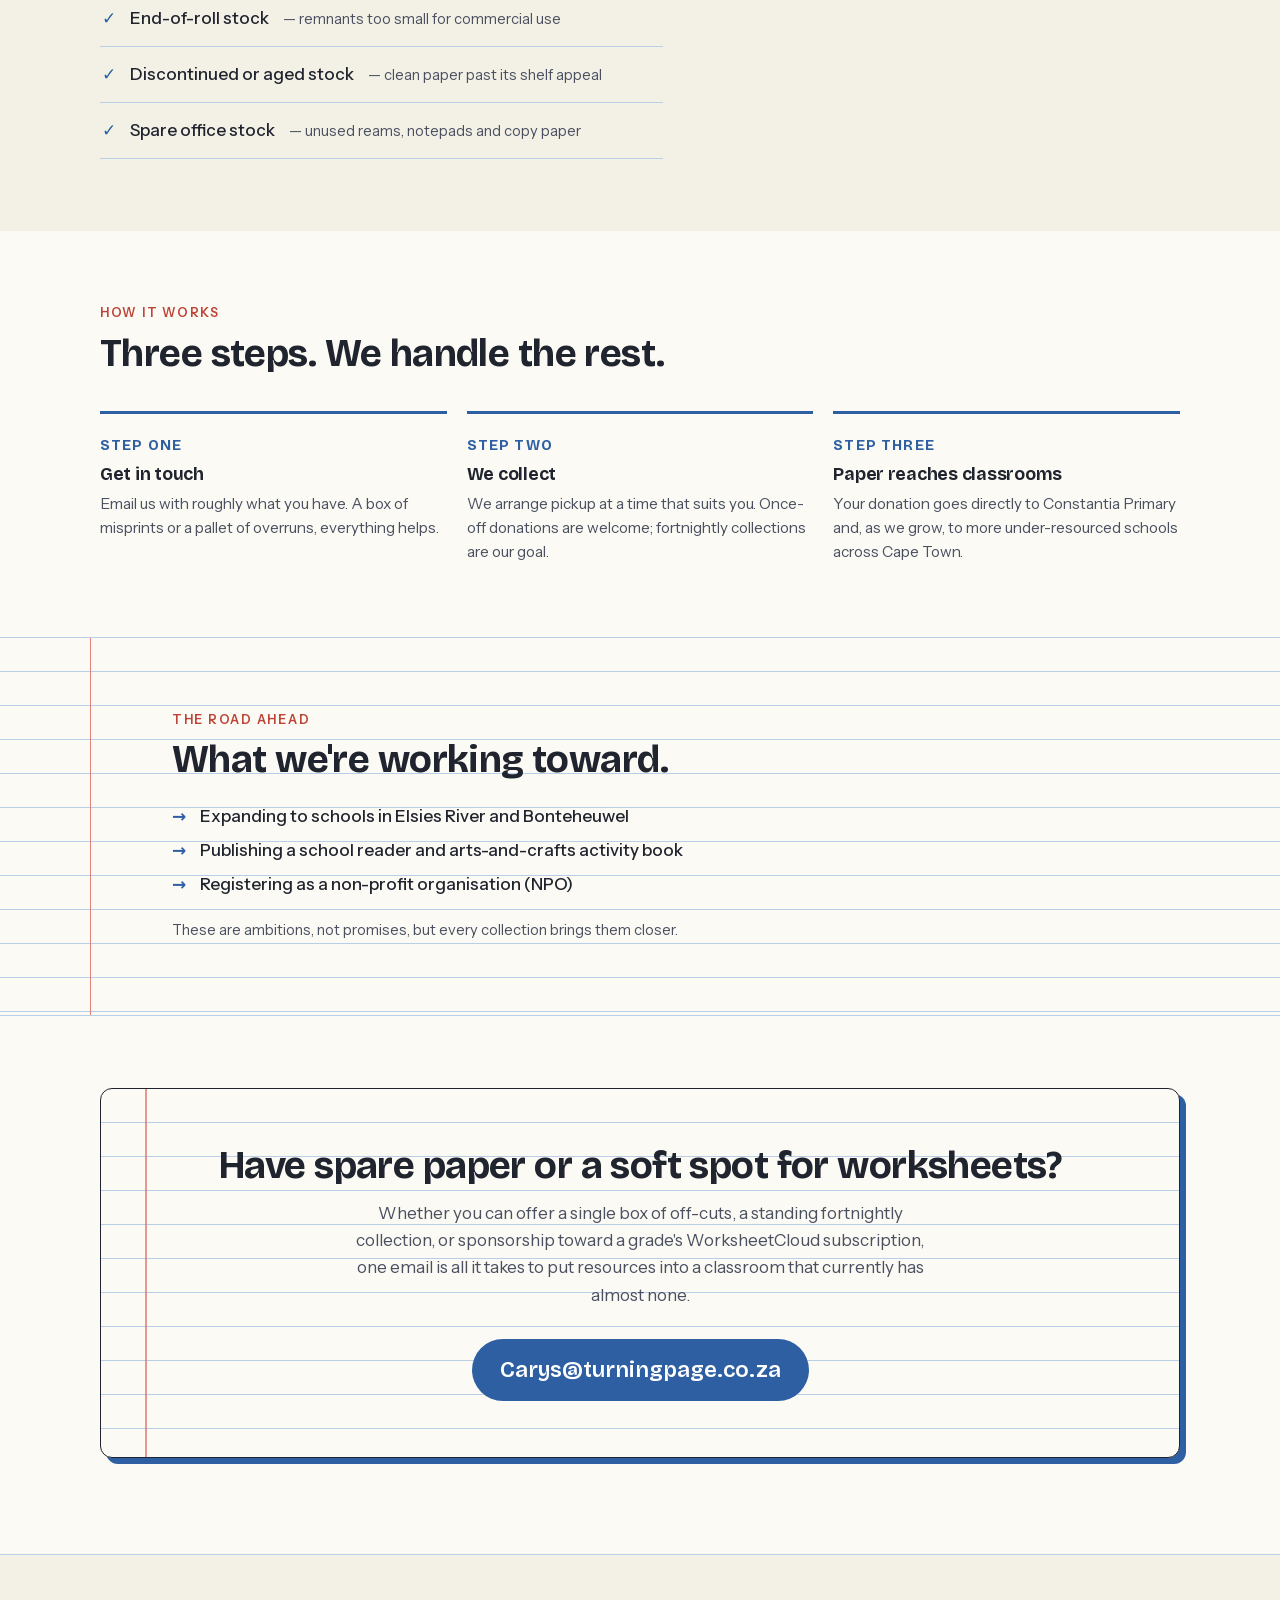
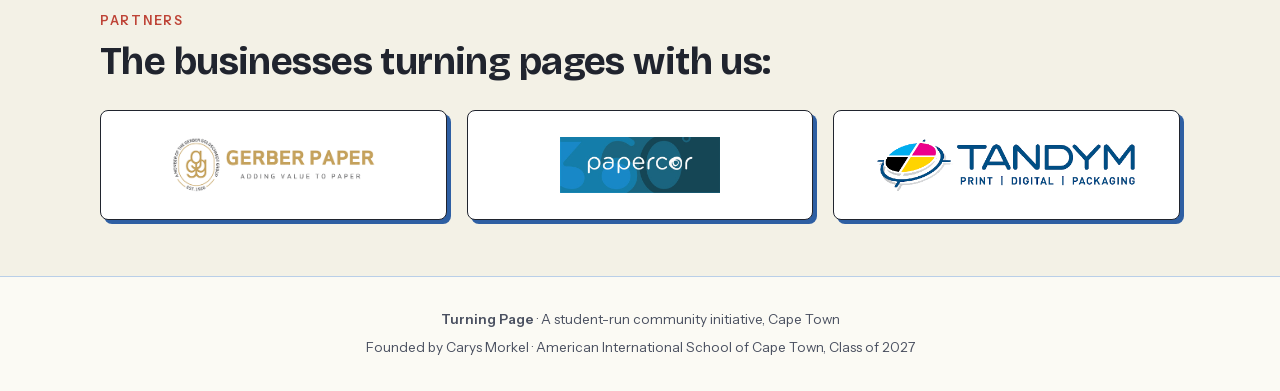
==== commit e7410057: "Contact email -> Carys@turningpage.co.za" ====
--- a/index.html
+++ b/index.html
@@ -37,7 +37,7 @@
   "founder": { "@type": "Person", "name": "Carys Morkel" },
   "foundingDate": "2026",
   "areaServed": { "@type": "City", "name": "Cape Town" },
-  "email": "carysmorkel@gmail.com",
+  "email": "Carys@turningpage.co.za",
   "url": "https://turningpage.co.za/",
   "logo": "https://turningpage.co.za/assets/img/apple-touch-icon.png"
 }
@@ -215,7 +215,7 @@
     <div class="contact-card reveal">
       <h2>Have spare paper or a soft spot for worksheets?</h2>
       <p>Whether you can offer a single box of off-cuts, a standing fortnightly collection, or sponsorship toward a grade's WorksheetCloud subscription, one email is all it takes to put resources into a classroom that currently has almost none.</p>
-      <a class="btn btn-primary contact-email" href="mailto:carysmorkel@gmail.com?subject=Paper%20donation%20%E2%80%94%20Turning%20Page">carysmorkel@gmail.com</a>
+      <a class="btn btn-primary contact-email" href="mailto:Carys@turningpage.co.za?subject=Paper%20donation%20%E2%80%94%20Turning%20Page">Carys@turningpage.co.za</a>
     </div>
   </div>
 </section>
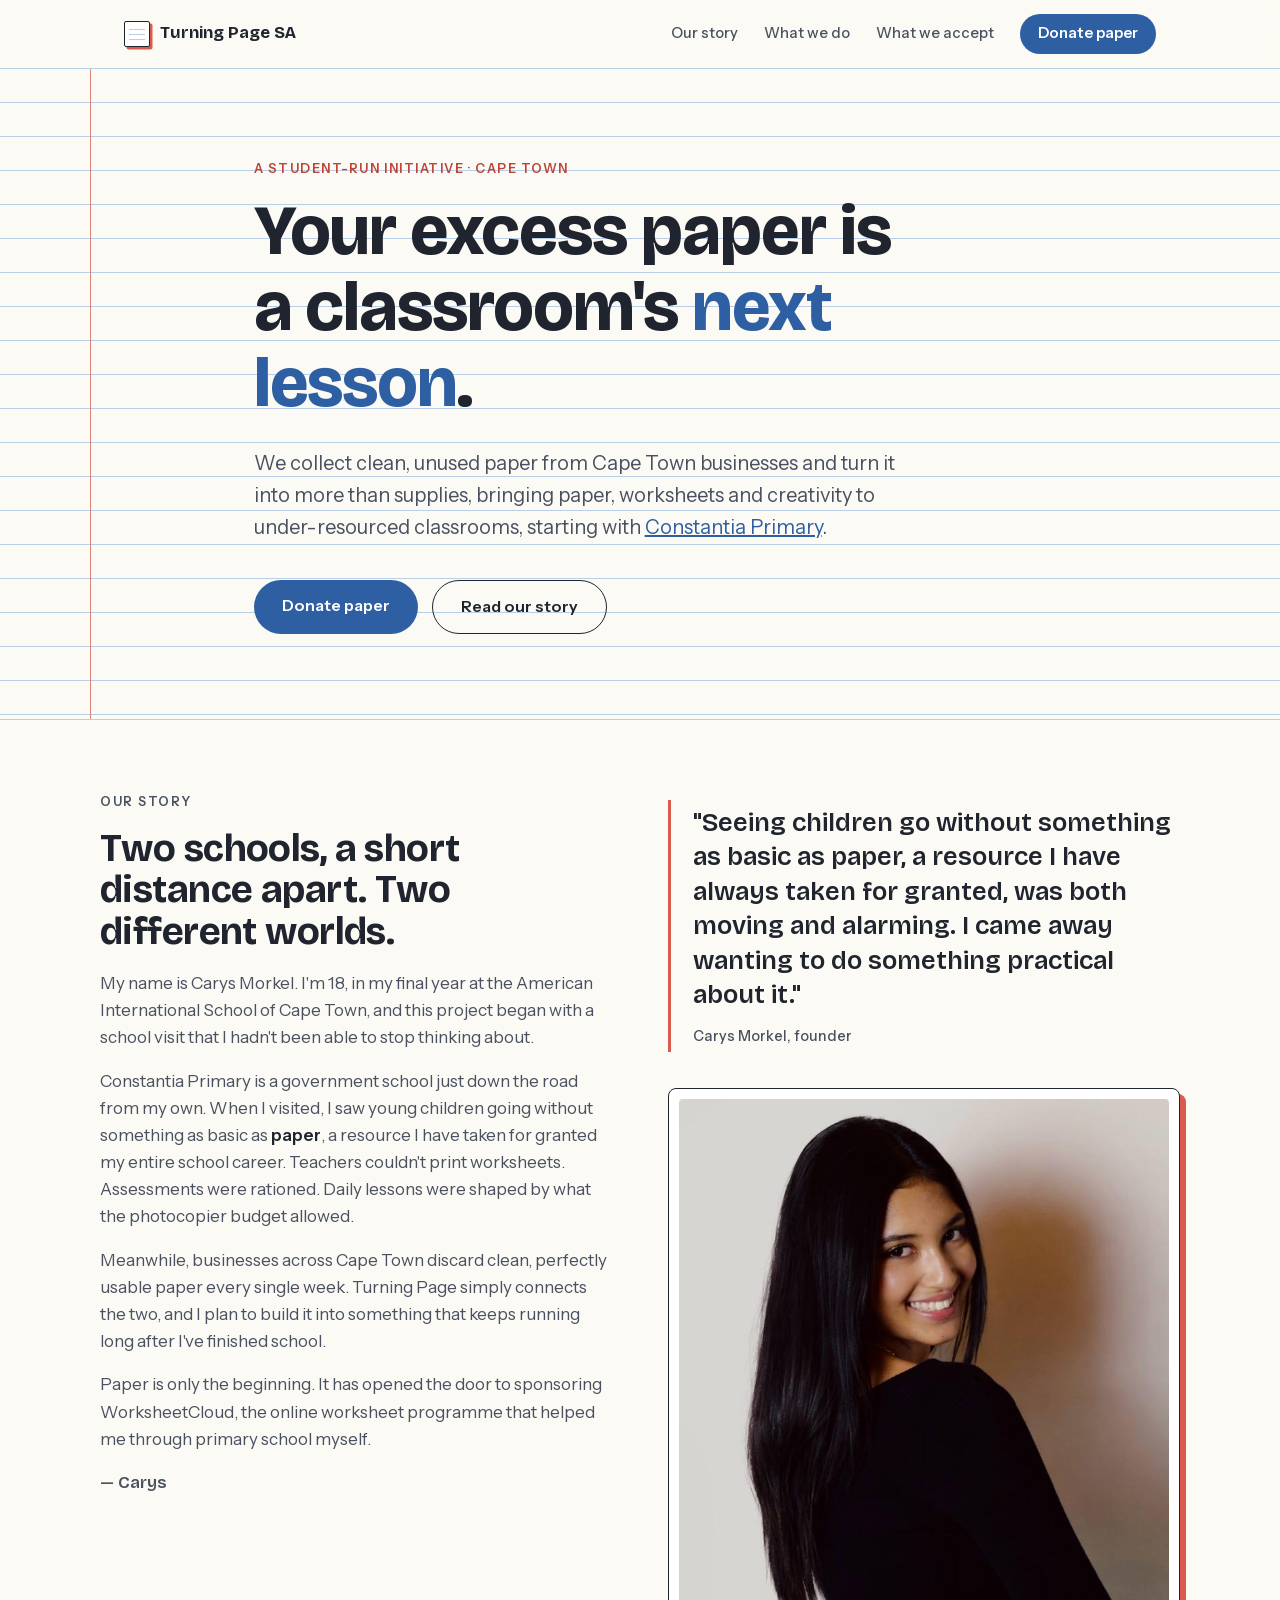
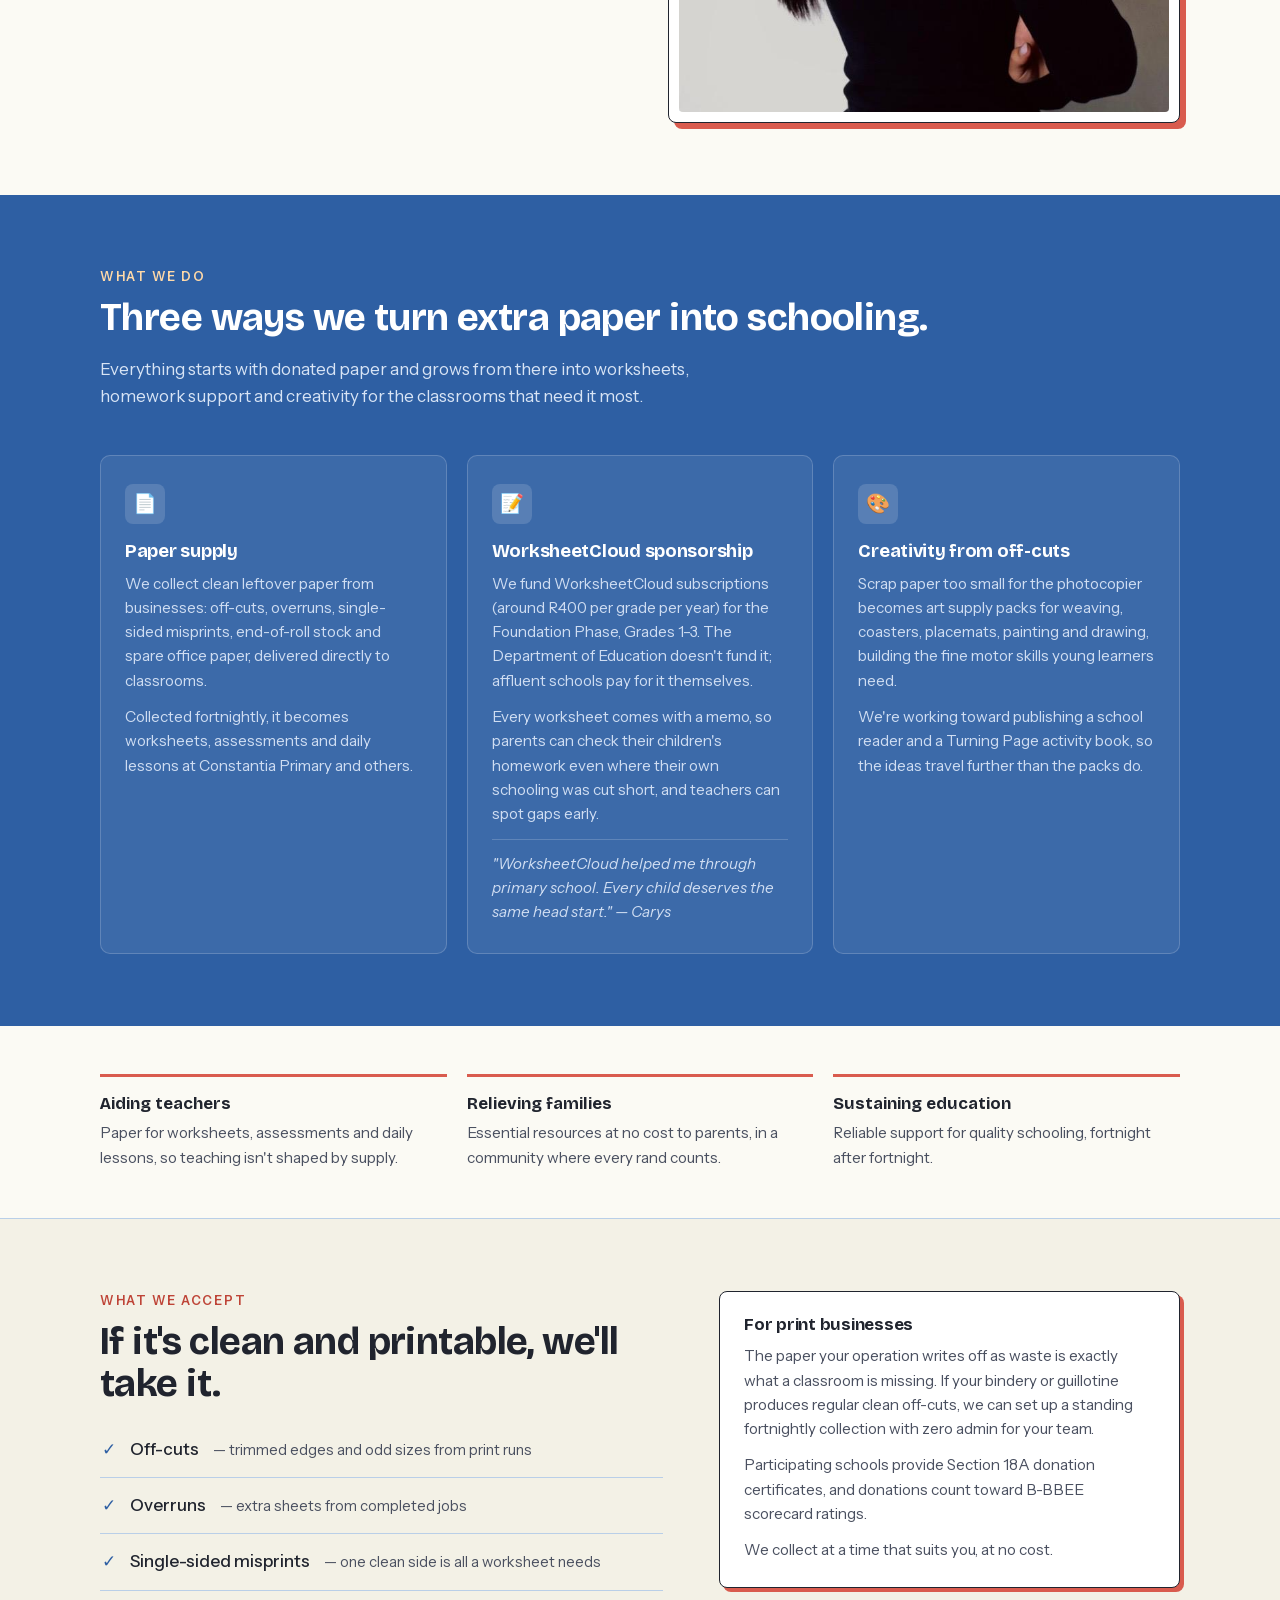
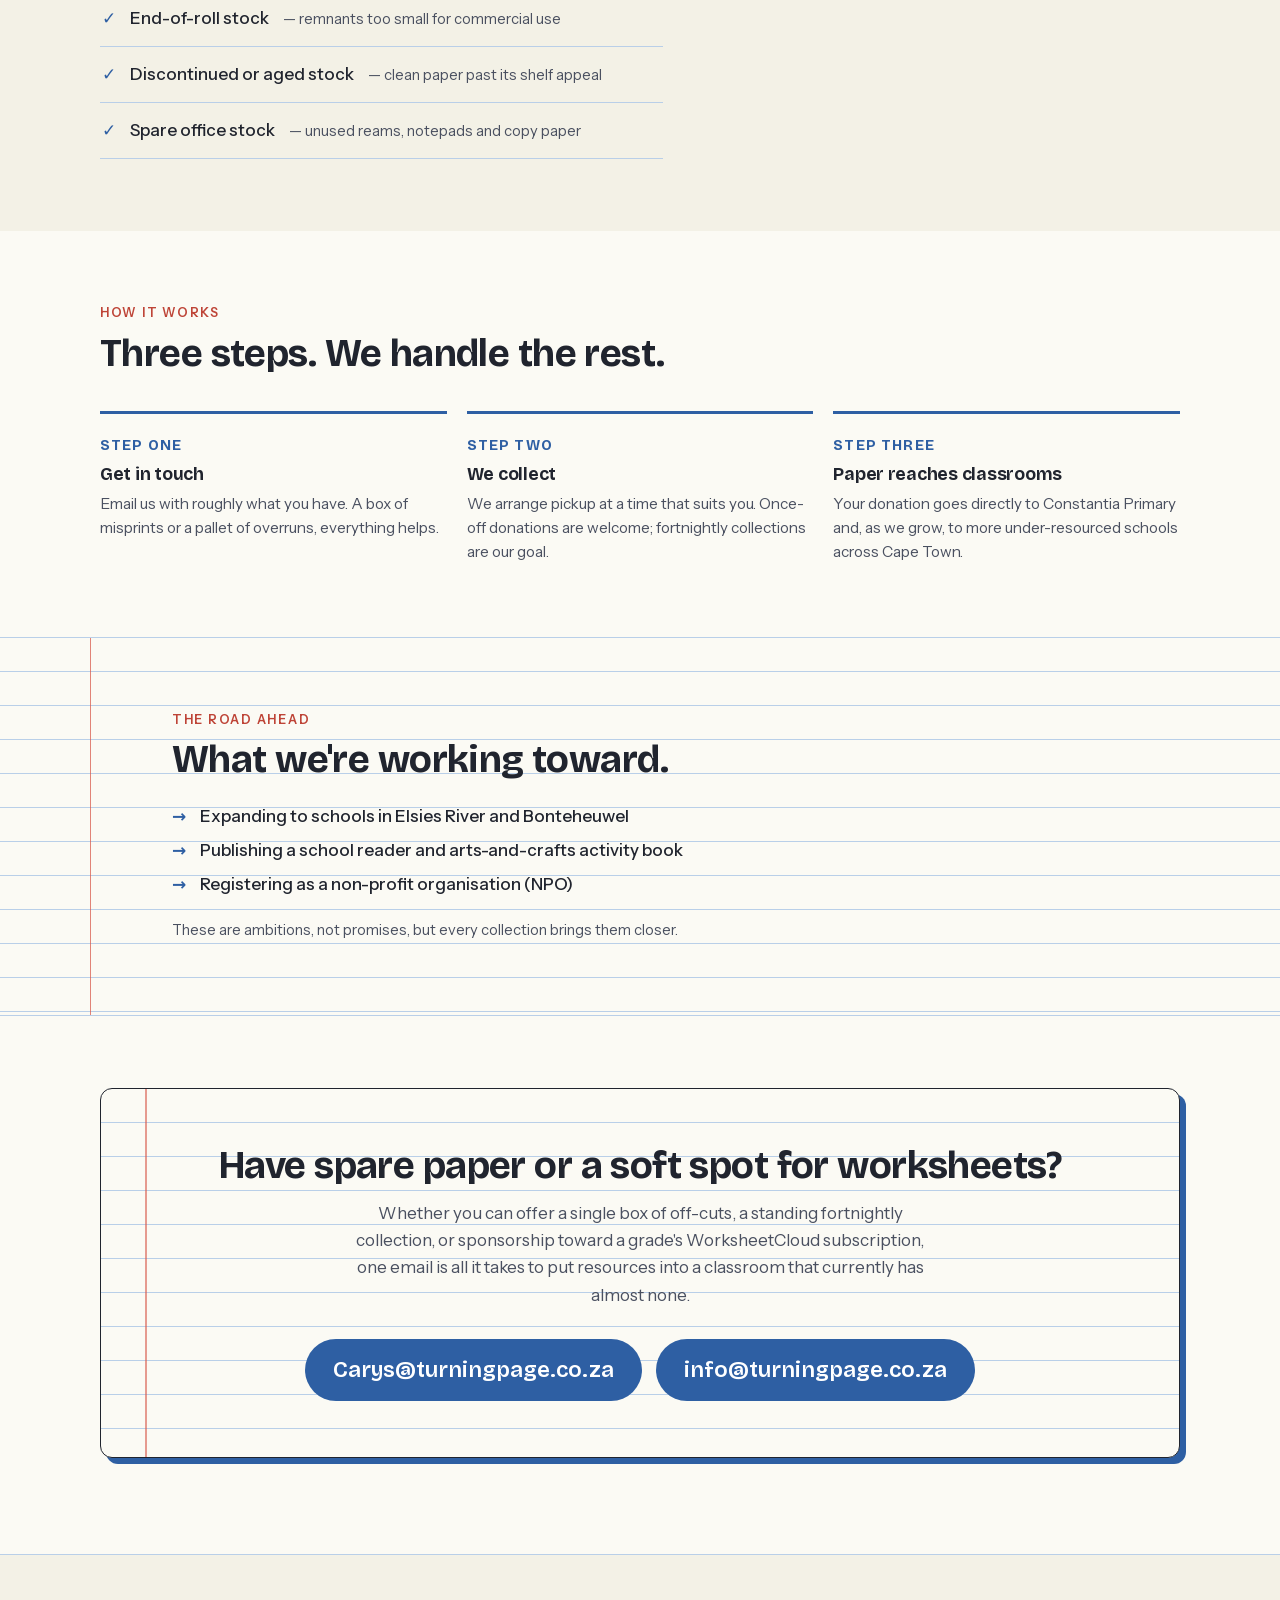
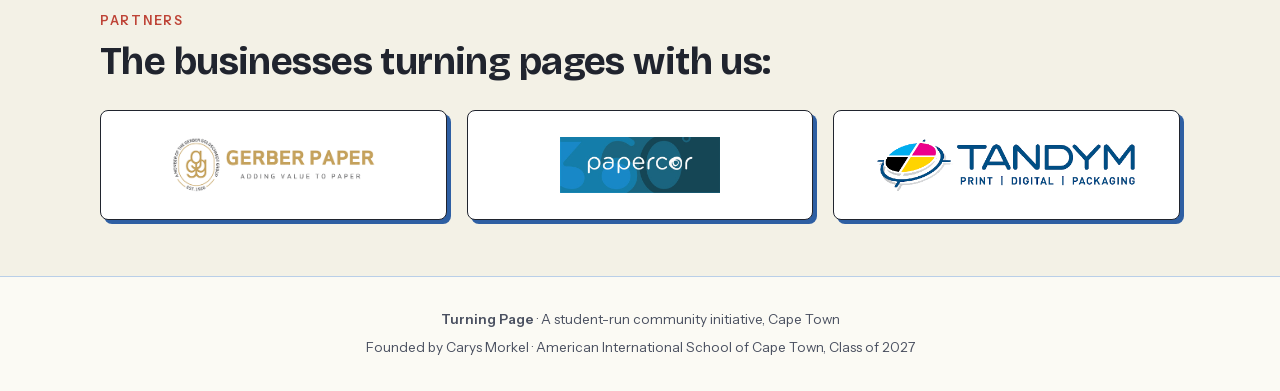
==== commit 177f5586: "Add info@turningpage.co.za alongside Carys email in contact card" ====
--- a/index.html
+++ b/index.html
@@ -215,7 +215,10 @@
     <div class="contact-card reveal">
       <h2>Have spare paper or a soft spot for worksheets?</h2>
       <p>Whether you can offer a single box of off-cuts, a standing fortnightly collection, or sponsorship toward a grade's WorksheetCloud subscription, one email is all it takes to put resources into a classroom that currently has almost none.</p>
-      <a class="btn btn-primary contact-email" href="mailto:Carys@turningpage.co.za?subject=Paper%20donation%20%E2%80%94%20Turning%20Page">Carys@turningpage.co.za</a>
+      <div class="contact-actions">
+        <a class="btn btn-primary contact-email" href="mailto:Carys@turningpage.co.za?subject=Paper%20donation%20%E2%80%94%20Turning%20Page">Carys@turningpage.co.za</a>
+        <a class="btn btn-primary contact-email" href="mailto:info@turningpage.co.za?subject=Paper%20donation%20%E2%80%94%20Turning%20Page">info@turningpage.co.za</a>
+      </div>
     </div>
   </div>
 </section>
--- a/css/style.css
+++ b/css/style.css
@@ -344,6 +344,9 @@
 }
 .contact-card h2{margin-bottom:14px}
 .contact-card p{max-width:54ch;margin:0 auto 30px;color:var(--ink-soft)}
+.contact-actions{
+  display:flex;gap:14px;flex-wrap:wrap;justify-content:center;
+}
 .contact-email{
   font-family:'Bricolage Grotesque',sans-serif;font-weight:600;
   font-size:clamp(1.05rem,2.4vw,1.4rem);
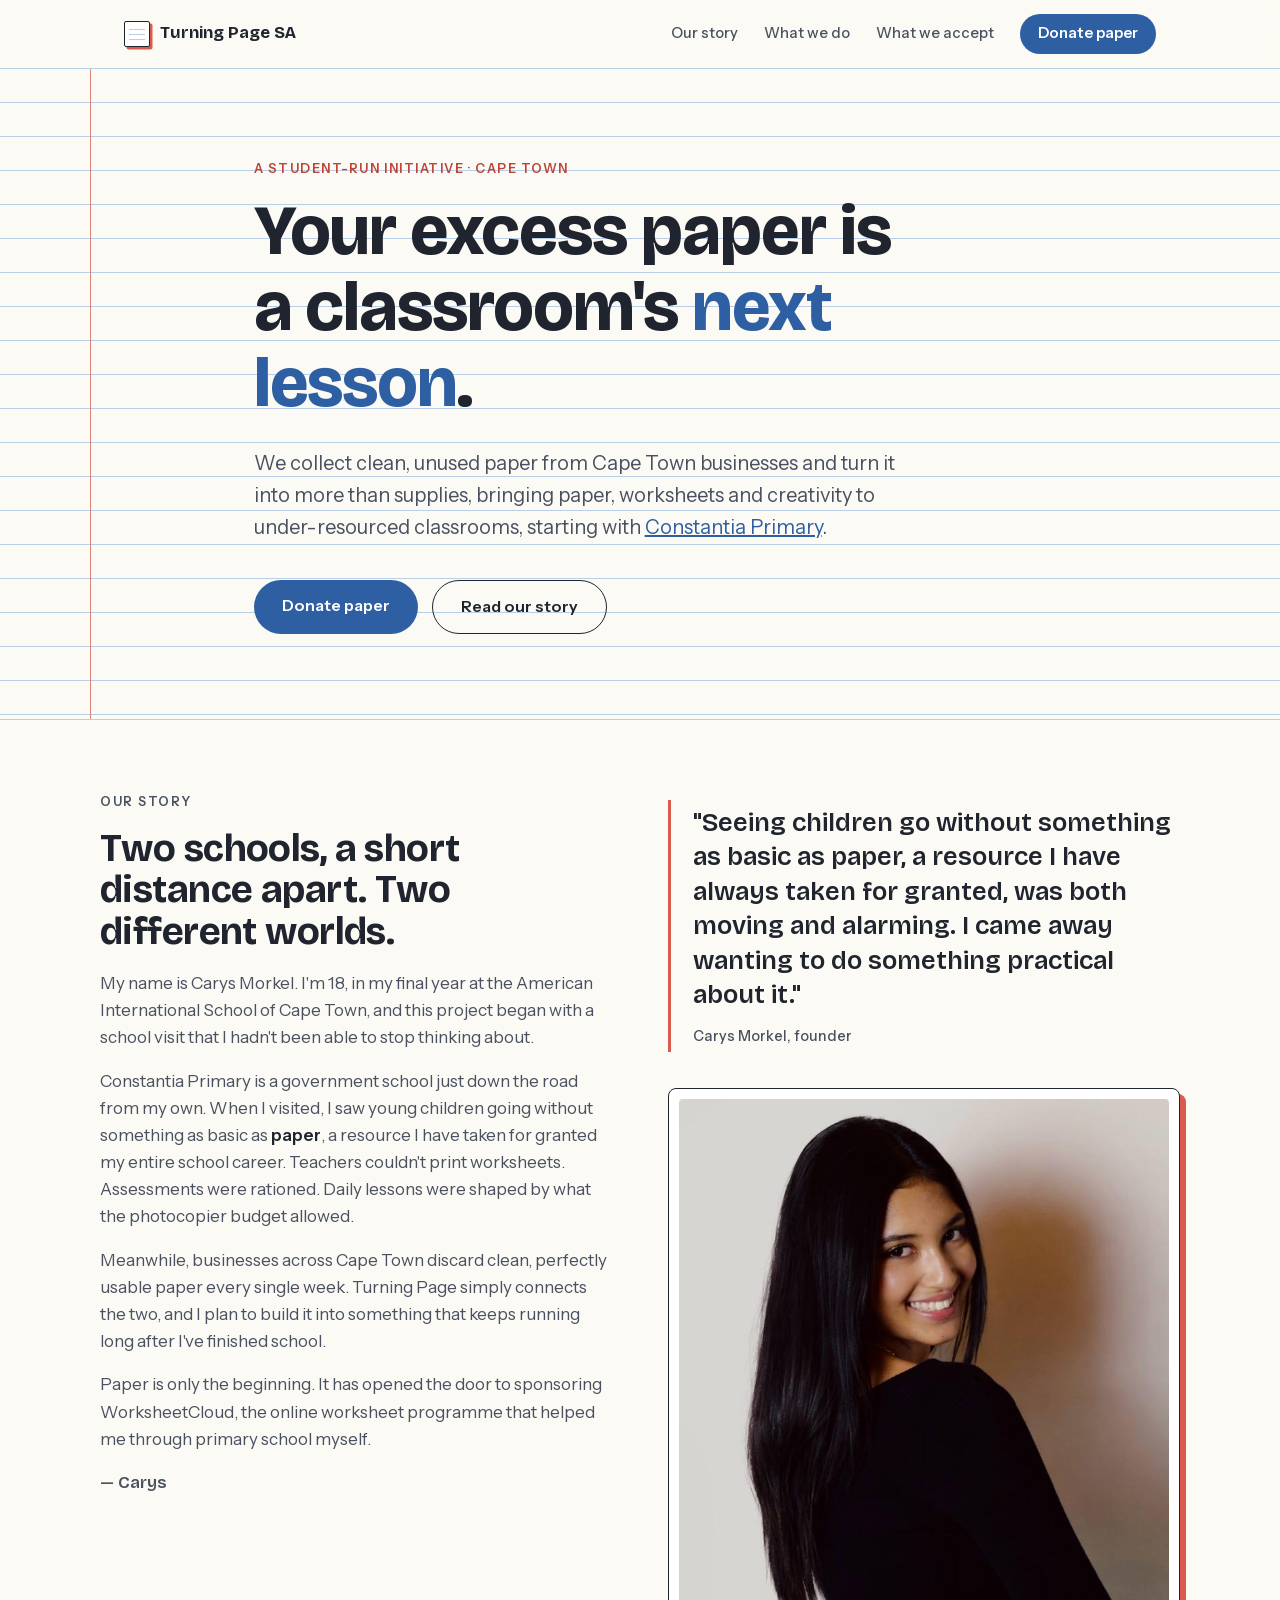
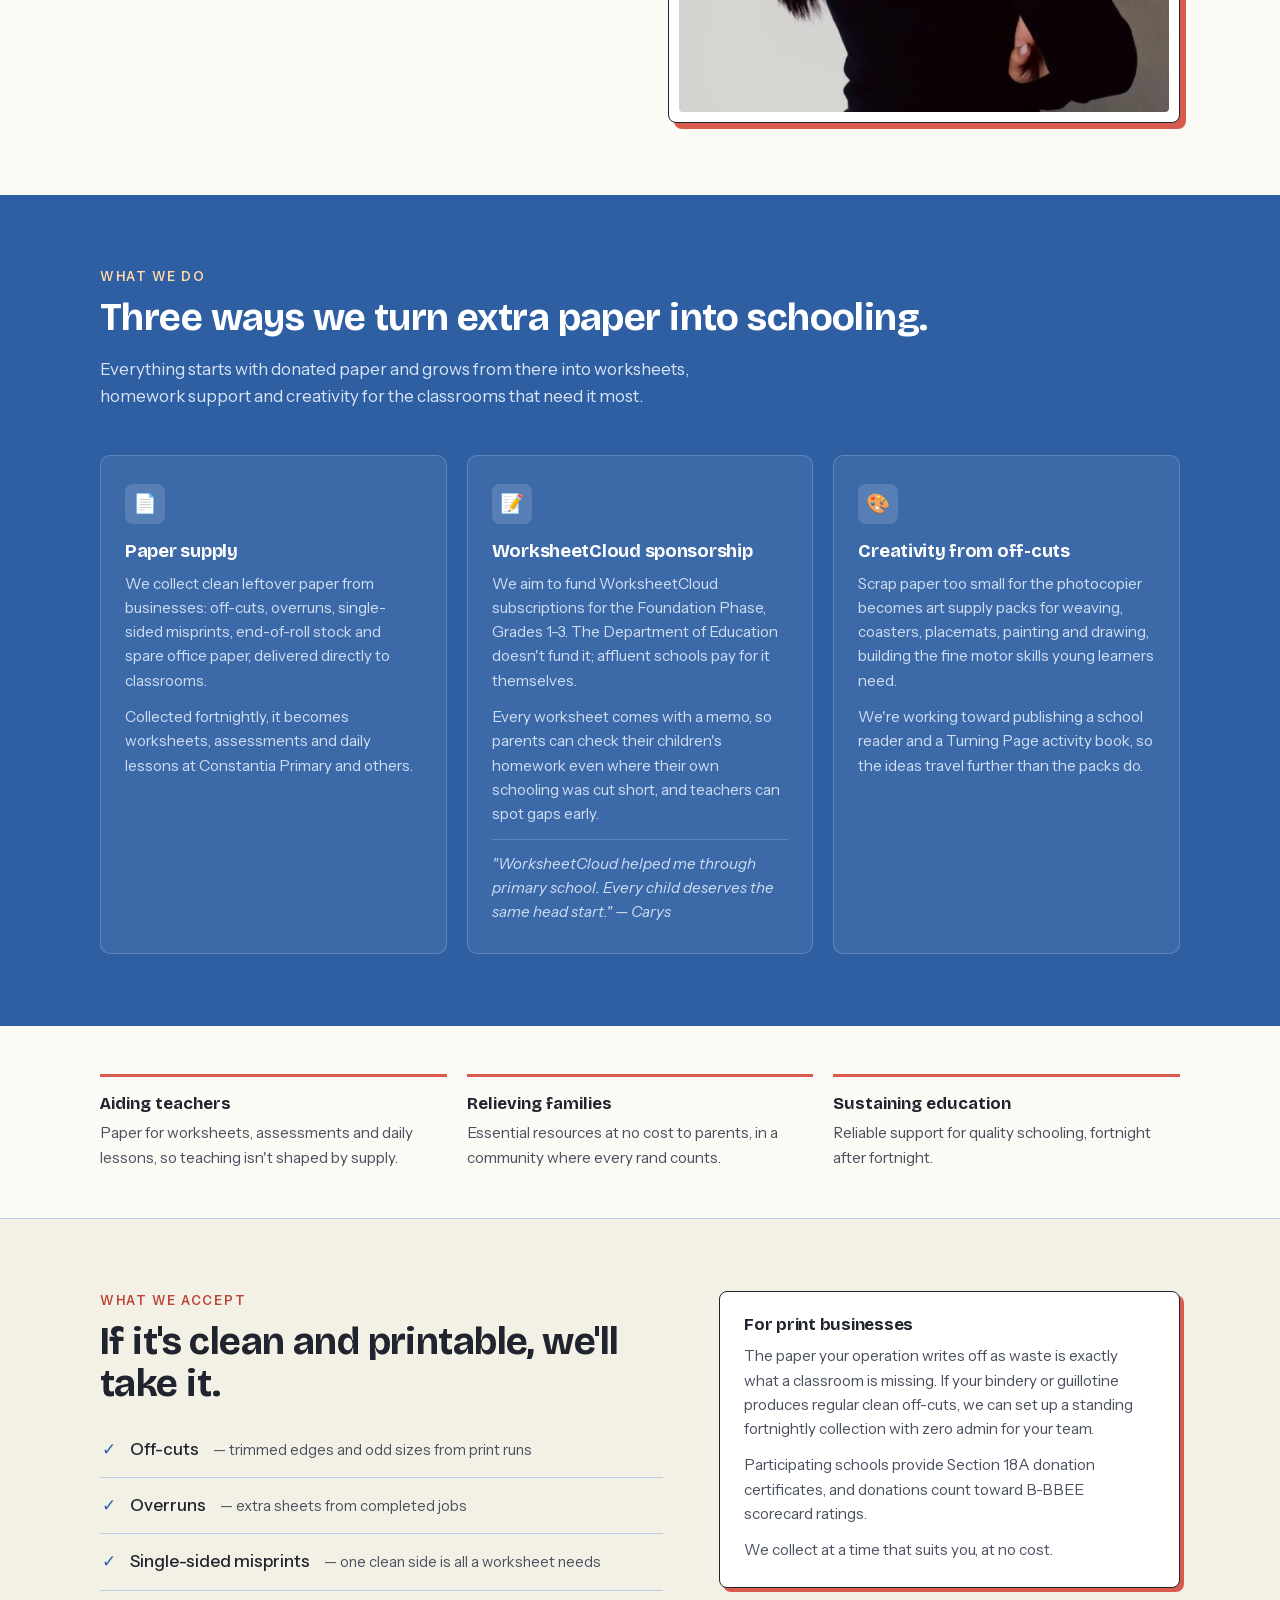
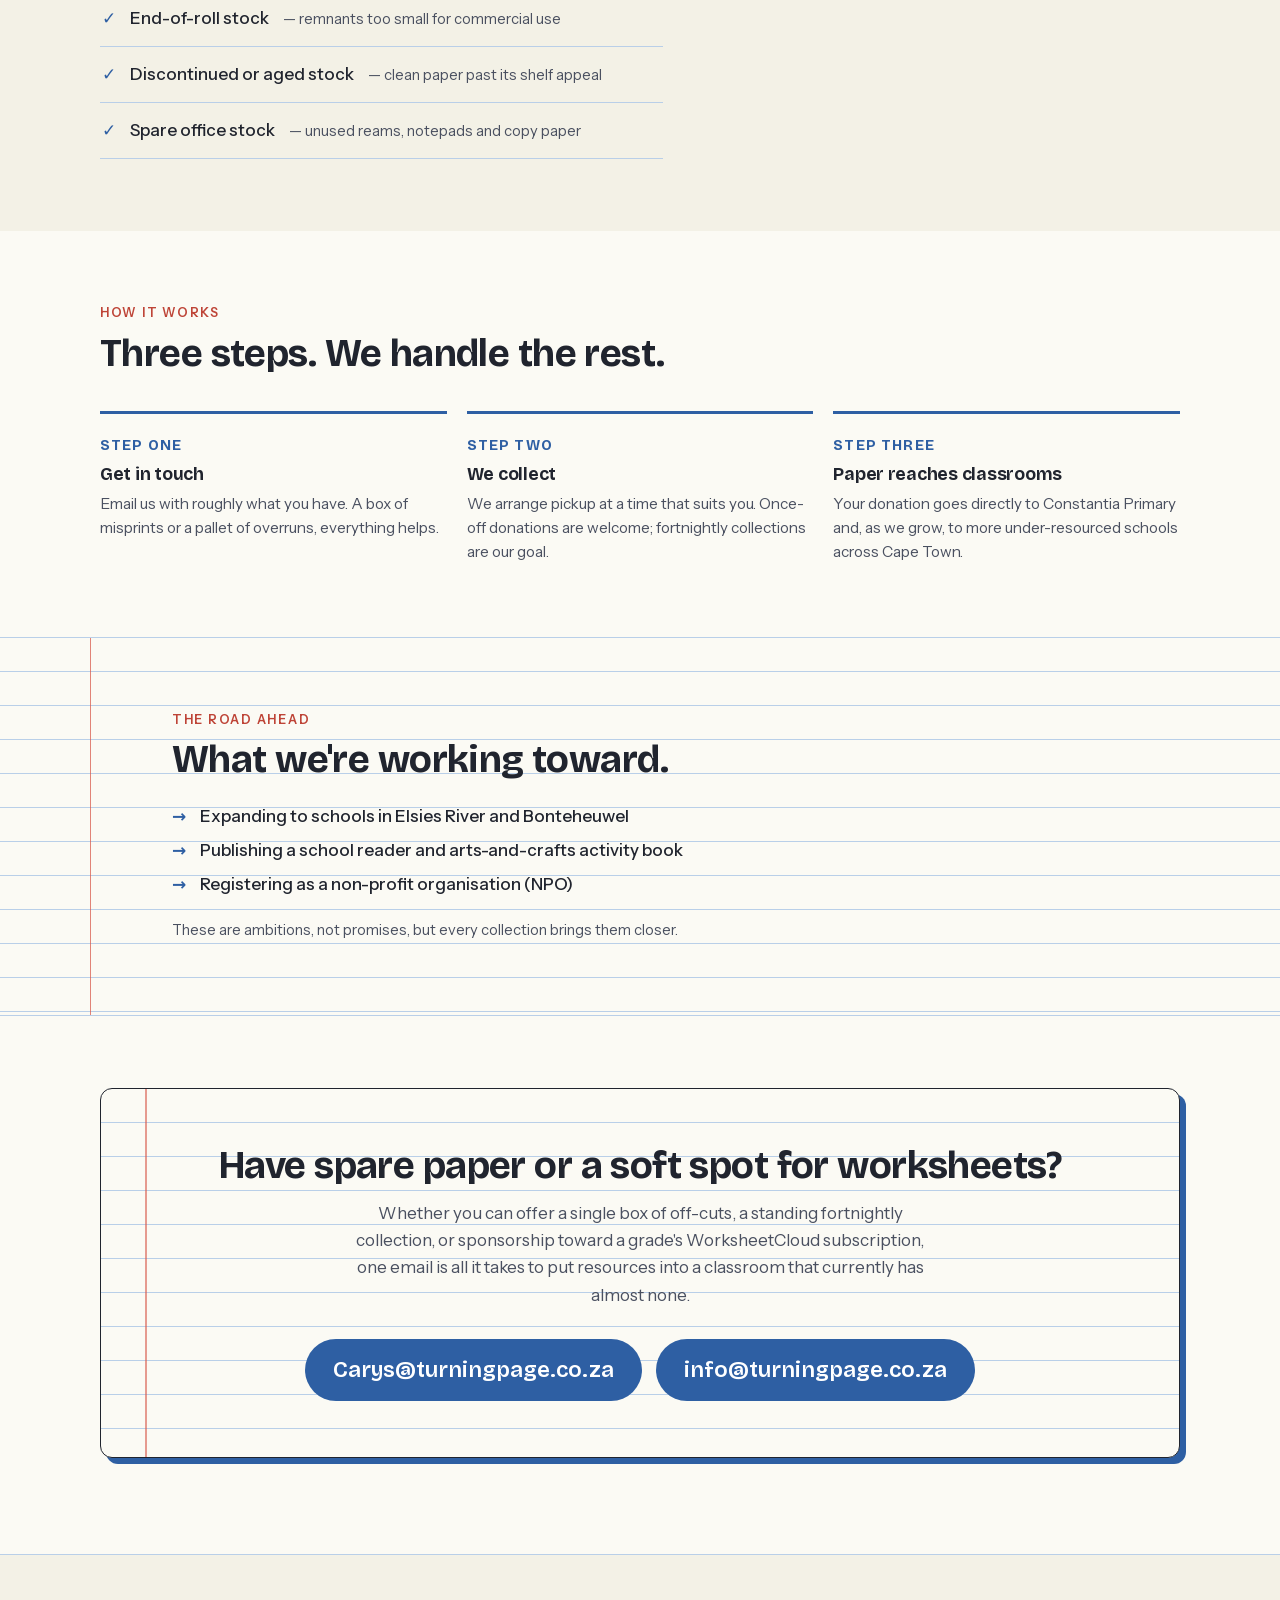
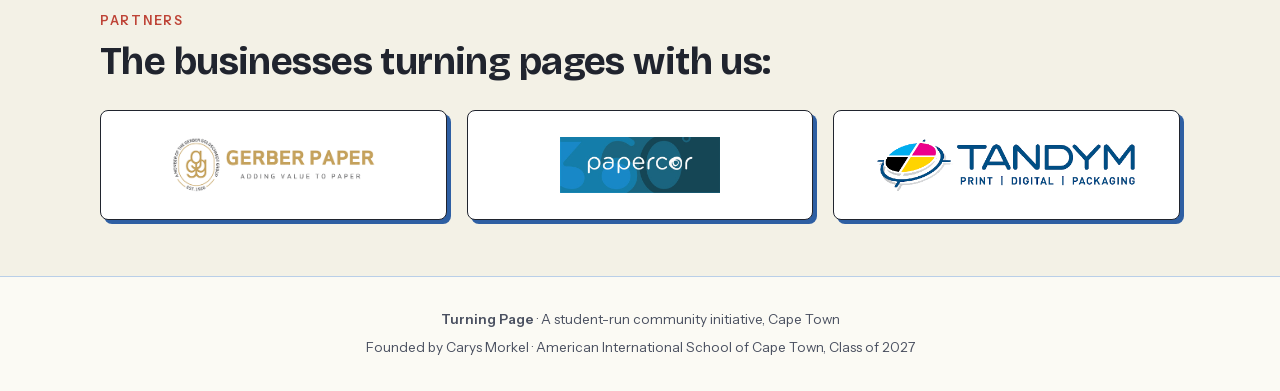
==== commit 8384b344: "WorksheetCloud card: 'We fund' -> 'We aim to fund', drop pricing detail Co-Authored-By: Claude Fable" ====
--- a/index.html
+++ b/index.html
@@ -119,7 +119,7 @@
       <div class="programme-card reveal">
         <div class="icon" aria-hidden="true">📝</div>
         <h3>WorksheetCloud sponsorship</h3>
-        <p>We fund WorksheetCloud subscriptions (around R400 per grade per year) for the Foundation Phase, Grades 1–3. The Department of Education doesn't fund it; affluent schools pay for it themselves.</p>
+        <p>We aim to fund WorksheetCloud subscriptions for the Foundation Phase, Grades 1–3. The Department of Education doesn't fund it; affluent schools pay for it themselves.</p>
         <p>Every worksheet comes with a memo, so parents can check their children's homework even where their own schooling was cut short, and teachers can spot gaps early.</p>
         <p class="programme-quote">"WorksheetCloud helped me through primary school. Every child deserves the same head start." — Carys</p>
       </div>
